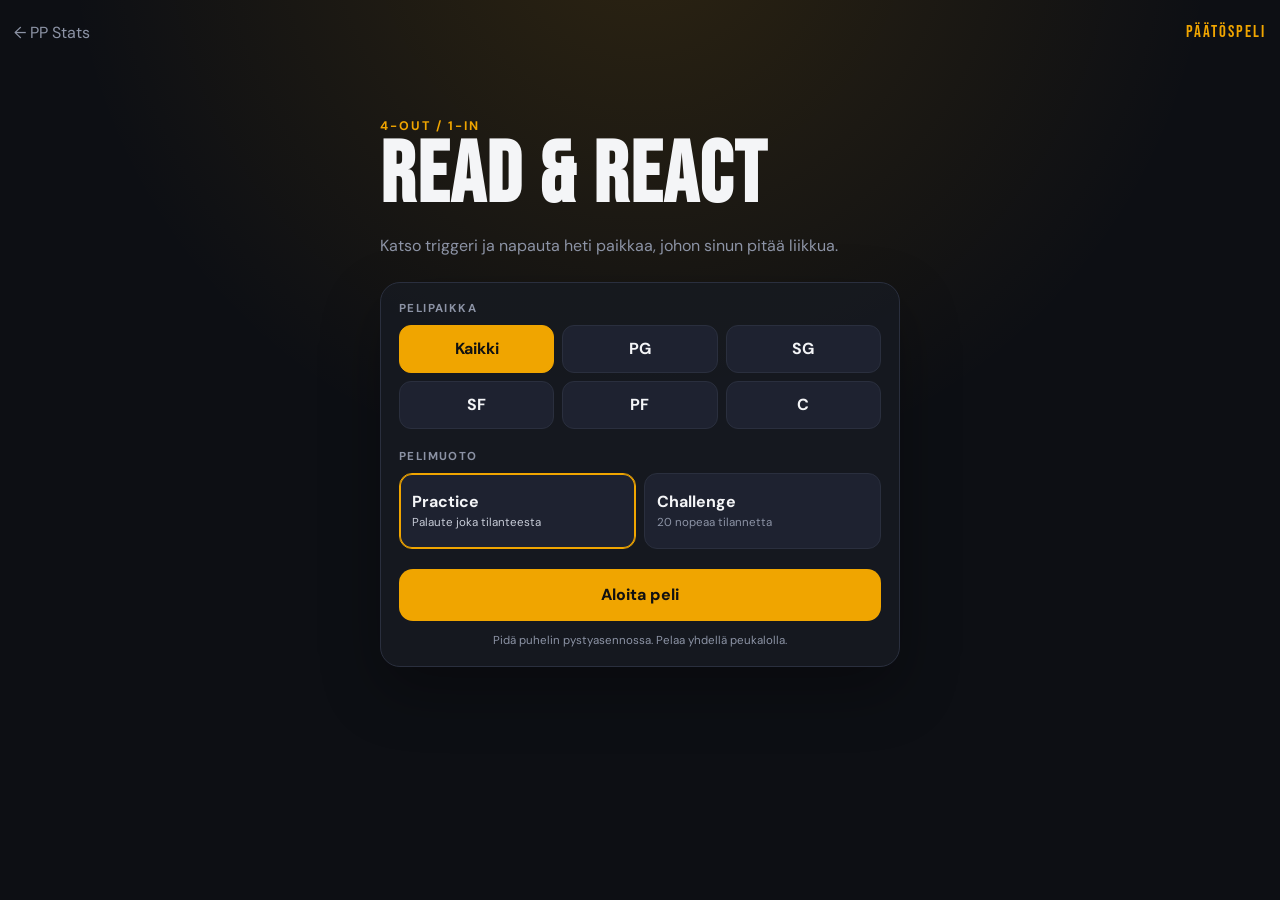
==== game/index.html @ c7371039 "Add mobile-first basketball decision game to preview" ====
<!doctype html>
<html lang="fi">
<head>
  <meta charset="utf-8">
  <meta name="viewport" content="width=device-width,initial-scale=1,viewport-fit=cover">
  <meta name="theme-color" content="#0d0f14">
  <title>Päätöspeli · PP Stats</title>
  <link rel="preconnect" href="https://fonts.googleapis.com">
  <link rel="preconnect" href="https://fonts.gstatic.com" crossorigin>
  <link href="https://fonts.googleapis.com/css2?family=Bebas+Neue&family=DM+Sans:wght@400;500;600;700&display=swap" rel="stylesheet">
  <link rel="stylesheet" href="css/styles.css">
</head>
<body>
  <main class="game-app">
    <section id="setupScreen" class="setup-screen">
      <header class="game-topbar">
        <a class="back-link" href="../" aria-label="Takaisin PP Statsiin">← PP Stats</a>
        <span class="mini-brand">PÄÄTÖSPELI</span>
      </header>

      <div class="setup-content">
        <p class="kicker">4-OUT / 1-IN</p>
        <h1>Read & React</h1>
        <p class="lead">Katso triggeri ja napauta heti paikkaa, johon sinun pitää liikkua.</p>

        <section class="setup-card">
          <div class="setup-group">
            <div class="setup-label">Pelipaikka</div>
            <div id="roleGrid" class="role-grid" role="group" aria-label="Valitse pelipaikka">
              <button class="choice active" data-role="random">Kaikki</button>
              <button class="choice" data-role="1">PG</button>
              <button class="choice" data-role="2">SG</button>
              <button class="choice" data-role="3">SF</button>
              <button class="choice" data-role="4">PF</button>
              <button class="choice" data-role="5">C</button>
            </div>
          </div>

          <div class="setup-group">
            <div class="setup-label">Pelimuoto</div>
            <div id="modeGrid" class="mode-grid" role="group" aria-label="Valitse pelimuoto">
              <button class="mode-choice active" data-mode="practice">
                <strong>Practice</strong>
                <span>Palaute joka tilanteesta</span>
              </button>
              <button class="mode-choice" data-mode="challenge">
                <strong>Challenge</strong>
                <span>20 nopeaa tilannetta</span>
              </button>
            </div>
          </div>

          <button id="startBtn" class="primary-btn">Aloita peli</button>
          <p class="thumb-tip">Pidä puhelin pystyasennossa. Pelaa yhdellä peukalolla.</p>
        </section>
      </div>
    </section>

    <section id="playScreen" class="play-screen hidden" aria-label="Pelikierros">
      <header class="play-topbar">
        <button id="exitBtn" class="icon-btn" aria-label="Lopeta peli">×</button>
        <div class="play-brand">
          <span>PP STATS</span>
          <strong id="roundLabel">Practice</strong>
        </div>
        <div class="role-badge" id="roleBadge">PG</div>
      </header>

      <div class="hud">
        <div><span>Pisteet</span><strong id="score">0</strong></div>
        <div><span>Streak</span><strong id="streak">0</strong></div>
        <div class="timer-cell"><span>Aika</span><strong id="timer">—</strong></div>
      </div>

      <section class="trigger-panel" aria-live="polite">
        <span id="triggerState" class="trigger-state">VALMISTAUDU</span>
        <strong id="triggerText">Katso lähtöasetelma.</strong>
      </section>

      <div class="court-shell">
        <div id="court" class="court" aria-label="Koripallokenttä">
          <div class="paint"></div>
          <div class="free-throw"></div>
          <div class="three-arc"></div>
          <div class="backboard"></div>
          <div class="hoop"></div>

          <svg class="movement-layer" viewBox="0 0 100 100" preserveAspectRatio="none" aria-hidden="true">
            <defs>
              <marker id="arrowHead" markerWidth="6" markerHeight="6" refX="5" refY="3" orient="auto">
                <path d="M0,0 L6,3 L0,6 Z"></path>
              </marker>
            </defs>
            <line id="answerArrow" x1="0" y1="0" x2="0" y2="0"></line>
          </svg>

          <div id="spotsLayer"></div>
          <div id="playersLayer"></div>
          <div id="ball" class="ball" aria-label="Pallo"></div>
        </div>
      </div>

      <div class="tap-prompt" id="tapPrompt">Katso ensin, sitten reagoi.</div>
    </section>

    <section id="resultsScreen" class="results-screen hidden">
      <header class="game-topbar">
        <button id="resultsBackBtn" class="back-link button-link">← Takaisin</button>
        <span class="mini-brand">CHALLENGE</span>
      </header>
      <div class="results-content">
        <p class="kicker">20 TILANNETTA</p>
        <h1>Tulos</h1>
        <div class="result-score" id="resultScore">0</div>
        <div class="result-grid">
          <div><span>Oikein</span><strong id="resultCorrect">0</strong></div>
          <div><span>Väärin</span><strong id="resultWrong">0</strong></div>
          <div><span>Accuracy</span><strong id="resultAccuracy">0%</strong></div>
          <div><span>Keski-aika</span><strong id="resultAvg">0.00 s</strong></div>
          <div><span>Paras streak</span><strong id="resultStreak">0</strong></div>
          <div><span>Ennätys</span><strong id="resultBest">0</strong></div>
        </div>
        <button id="replayBtn" class="primary-btn">Pelaa uudelleen</button>
        <a class="secondary-btn" href="../">Takaisin PP Statsiin</a>
      </div>
    </section>

    <div id="feedbackBackdrop" class="feedback-backdrop hidden"></div>
    <aside id="feedbackSheet" class="feedback-sheet hidden" aria-live="assertive">
      <div class="sheet-handle"></div>
      <div class="feedback-head">
        <div>
          <span id="feedbackEyebrow">OIKEIN</span>
          <strong id="feedbackTitle">+100</strong>
        </div>
        <div id="feedbackTime" class="feedback-time">0.82 s</div>
      </div>
      <p id="feedbackText"></p>
      <button id="nextBtn" class="primary-btn">Seuraava</button>
    </aside>
  </main>

  <script src="js/logic.js"></script>
  <script src="js/scenarios.js"></script>
  <script src="js/game.js"></script>
</body>
</html>
---- game/css/styles.css ----
:root{
  --bg:#0d0f14;--surface:#161920;--surface2:#1e2230;--accent:#f0a500;
  --win:#3ecf8e;--loss:#e05a2b;--text:#f4f5f7;--muted:#8c93a5;--border:#2a2f3e;
  --court:#d7a05b;--court-line:rgba(255,255,255,.92);--blue:#3268c8;
}
*{box-sizing:border-box}
html,body{margin:0;min-height:100%;background:var(--bg);color:var(--text);font-family:'DM Sans',sans-serif}
body{min-height:100dvh;overflow-x:hidden;-webkit-tap-highlight-color:transparent}
button,a{font:inherit;touch-action:manipulation}
button{cursor:pointer}
.hidden{display:none!important}
.game-app{min-height:100dvh;background:radial-gradient(circle at 50% -10%,rgba(240,165,0,.14),transparent 36rem),var(--bg)}
.game-topbar,.play-topbar{min-height:58px;padding:calc(10px + env(safe-area-inset-top)) 14px 10px;display:flex;align-items:center;justify-content:space-between;gap:12px}
.back-link,.button-link{color:var(--muted);text-decoration:none;background:none;border:0;padding:10px 0;min-height:44px;display:inline-flex;align-items:center}
.mini-brand{font-family:'Bebas Neue',sans-serif;color:var(--accent);letter-spacing:2px;font-size:1.05rem}
.setup-screen{min-height:100dvh}
.setup-content{width:min(100% - 28px,520px);margin:0 auto;padding:8vh 0 calc(28px + env(safe-area-inset-bottom))}
.kicker{margin:0 0 4px;color:var(--accent);font-size:.78rem;font-weight:700;letter-spacing:2px}
h1{font-family:'Bebas Neue',sans-serif;font-size:clamp(3.3rem,18vw,5.4rem);letter-spacing:2px;line-height:.9;margin:0}
.lead{color:var(--muted);line-height:1.5;margin:18px 0 24px;font-size:1rem;max-width:34rem}
.setup-card{background:rgba(22,25,32,.92);border:1px solid var(--border);border-radius:20px;padding:18px;box-shadow:0 24px 60px rgba(0,0,0,.3)}
.setup-group+.setup-group{margin-top:20px}.setup-label{font-size:.72rem;text-transform:uppercase;letter-spacing:1.4px;color:var(--muted);margin-bottom:9px;font-weight:700}
.role-grid{display:grid;grid-template-columns:repeat(3,1fr);gap:8px}
.choice{min-height:48px;border-radius:12px;border:1px solid var(--border);background:var(--surface2);color:var(--text);font-weight:700}
.choice.active{background:var(--accent);color:#111;border-color:var(--accent)}
.mode-grid{display:grid;grid-template-columns:1fr 1fr;gap:8px}
.mode-choice{min-height:76px;text-align:left;border-radius:13px;border:1px solid var(--border);background:var(--surface2);color:var(--text);padding:12px}
.mode-choice strong,.mode-choice span{display:block}.mode-choice span{font-size:.72rem;color:var(--muted);margin-top:4px;line-height:1.25}
.mode-choice.active{border-color:var(--accent);box-shadow:inset 0 0 0 1px var(--accent)}.mode-choice.active span{color:#c7ccd7}
.primary-btn,.secondary-btn{width:100%;min-height:52px;border-radius:14px;font-weight:800;display:flex;align-items:center;justify-content:center;text-decoration:none}
.primary-btn{border:0;background:var(--accent);color:#111;margin-top:20px}.secondary-btn{border:1px solid var(--border);background:var(--surface2);color:var(--text);margin-top:10px}
.thumb-tip{margin:12px 0 0;text-align:center;color:var(--muted);font-size:.72rem}

.play-screen{min-height:100dvh;display:flex;flex-direction:column;overflow:hidden;padding-bottom:env(safe-area-inset-bottom)}
.play-topbar{min-height:54px;padding-top:calc(6px + env(safe-area-inset-top));padding-bottom:6px}
.icon-btn{width:44px;height:44px;border:1px solid var(--border);border-radius:50%;background:var(--surface);color:var(--muted);font-size:1.5rem}
.play-brand{text-align:center}.play-brand span{display:block;color:var(--muted);font-size:.61rem;letter-spacing:1.4px}.play-brand strong{display:block;color:var(--accent);font-size:.82rem;margin-top:2px}
.role-badge{min-width:44px;height:44px;border-radius:50%;display:grid;place-items:center;background:var(--accent);color:#111;font-weight:900}
.hud{display:grid;grid-template-columns:repeat(3,1fr);gap:7px;padding:0 10px 8px}
.hud>div{background:var(--surface);border:1px solid var(--border);border-radius:12px;text-align:center;padding:7px 5px}
.hud span{display:block;color:var(--muted);font-size:.57rem;text-transform:uppercase;letter-spacing:.8px}
.hud strong{display:block;font-family:'Bebas Neue',sans-serif;font-size:1.42rem;letter-spacing:1px;margin-top:1px}.timer-cell strong{color:var(--accent)}
.trigger-panel{margin:0 10px 8px;padding:10px 13px;min-height:59px;background:var(--surface);border:1px solid var(--border);border-radius:13px;display:flex;flex-direction:column;justify-content:center}
.trigger-state{font-size:.58rem;letter-spacing:1.2px;color:var(--muted);font-weight:800;margin-bottom:3px}.trigger-state.live{color:var(--accent)}
.trigger-panel strong{font-size:.87rem;line-height:1.25}
.court-shell{flex:1;min-height:0;display:flex;align-items:flex-start;justify-content:center;padding:0 6px}
.court{position:relative;width:min(100%,520px);aspect-ratio:1/1.04;overflow:hidden;border-radius:16px;background:repeating-linear-gradient(90deg,rgba(255,255,255,.025) 0 1px,transparent 1px 48px),linear-gradient(180deg,#dda762,var(--court));box-shadow:0 14px 35px rgba(0,0,0,.27);border:2px solid rgba(255,255,255,.28)}
.paint{position:absolute;top:0;left:34%;width:32%;height:38%;border:2px solid var(--court-line);border-top:0}
.free-throw{position:absolute;top:29%;left:39%;width:22%;height:17%;border:2px solid var(--court-line);border-radius:50%}
.three-arc{position:absolute;top:-7%;left:8%;width:84%;height:70%;border:2px solid var(--court-line);border-top-color:transparent;border-radius:0 0 50% 50%}
.backboard{position:absolute;top:4.5%;left:43%;width:14%;height:3px;background:var(--court-line)}.hoop{position:absolute;top:9%;left:50%;width:18px;height:18px;border:3px solid #d64a2d;border-radius:50%;transform:translate(-50%,-50%)}
.player{position:absolute;z-index:6;width:42px;height:42px;transform:translate(-50%,-50%);border-radius:50%;border:2px solid rgba(255,255,255,.9);background:var(--blue);color:#fff;display:grid;place-items:center;font-size:.92rem;font-weight:900;box-shadow:0 6px 14px rgba(0,0,0,.28);pointer-events:none;transition:left .36s ease,top .36s ease}
.player.controlled{background:var(--accent);color:#111;outline:5px solid rgba(240,165,0,.26);pointer-events:auto}
.player small{position:absolute;top:43px;font-size:.52rem;letter-spacing:.7px;color:#151922;background:rgba(255,255,255,.62);padding:1px 4px;border-radius:4px;white-space:nowrap}
.player.controlled small{background:#141414;color:var(--accent)}
.ball{position:absolute;z-index:9;width:19px;height:19px;transform:translate(-50%,-50%);border-radius:50%;background:radial-gradient(circle at 33% 30%,#f5a04b 0 28%,#c45d16 29% 100%);border:2px solid #4a250a;box-shadow:0 3px 8px rgba(0,0,0,.34);transition:left .43s cubic-bezier(.2,.8,.2,1),top .43s cubic-bezier(.2,.8,.2,1)}
.spot{position:absolute;z-index:4;width:clamp(46px,13vw,56px);height:clamp(46px,13vw,56px);min-width:44px;min-height:44px;transform:translate(-50%,-50%);border-radius:50%;border:2px dashed rgba(20,25,34,.3);background:rgba(255,255,255,.055);opacity:.38;padding:0;transition:transform .12s ease,background .12s ease,opacity .12s ease}
.spot::after{content:attr(data-label);position:absolute;left:50%;top:100%;transform:translate(-50%,2px);font-size:.42rem;line-height:1;color:rgba(16,20,28,.65);font-weight:900;white-space:nowrap;letter-spacing:.2px;pointer-events:none}
.spot.active{opacity:1;border-color:rgba(13,15,20,.55);background:rgba(255,255,255,.13)}.spot.active:active{transform:translate(-50%,-50%) scale(.91)}
.spot.correct{opacity:1;background:rgba(62,207,142,.68);border:3px solid #126b47}.spot.wrong{opacity:1;background:rgba(224,90,43,.72);border:3px solid #852f16}
.movement-layer{position:absolute;inset:0;z-index:5;width:100%;height:100%;pointer-events:none}.movement-layer marker path{fill:var(--win)}#answerArrow{stroke:var(--win);stroke-width:1.5;stroke-dasharray:2 1.4;marker-end:url(#arrowHead);opacity:0}#answerArrow.visible{opacity:1}
.tap-prompt{min-height:42px;display:flex;align-items:center;justify-content:center;padding:7px 14px calc(7px + env(safe-area-inset-bottom));color:var(--muted);font-size:.78rem;text-align:center}

.feedback-backdrop{position:fixed;inset:0;background:rgba(0,0,0,.38);z-index:20}
.feedback-sheet{position:fixed;z-index:21;left:0;right:0;bottom:0;background:#171b24;border:1px solid var(--border);border-bottom:0;border-radius:22px 22px 0 0;padding:8px 18px calc(16px + env(safe-area-inset-bottom));box-shadow:0 -20px 60px rgba(0,0,0,.45);max-width:560px;margin:0 auto}
.sheet-handle{width:42px;height:4px;border-radius:999px;background:#3a4050;margin:0 auto 13px}
.feedback-head{display:flex;align-items:center;justify-content:space-between;gap:14px}.feedback-head span{display:block;font-size:.65rem;font-weight:900;letter-spacing:1.5px;color:var(--win)}.feedback-head strong{display:block;font-family:'Bebas Neue',sans-serif;font-size:2rem;letter-spacing:1px}.feedback-time{font-family:'Bebas Neue',sans-serif;font-size:1.35rem;color:var(--muted)}
.feedback-sheet.wrong .feedback-head span{color:var(--loss)}.feedback-sheet p{color:#c0c6d2;font-size:.86rem;line-height:1.45;margin:8px 0 0}.feedback-sheet .primary-btn{margin-top:13px}

.results-screen{min-height:100dvh}.results-content{width:min(100% - 28px,520px);margin:0 auto;padding:5vh 0 calc(30px + env(safe-area-inset-bottom))}.result-score{font-family:'Bebas Neue',sans-serif;color:var(--accent);font-size:5.5rem;line-height:1;margin:8px 0 20px}.result-grid{display:grid;grid-template-columns:1fr 1fr;gap:9px}.result-grid>div{background:var(--surface);border:1px solid var(--border);border-radius:14px;padding:13px}.result-grid span{display:block;color:var(--muted);font-size:.61rem;text-transform:uppercase;letter-spacing:.8px}.result-grid strong{display:block;font-size:1.25rem;margin-top:3px}

@media(min-width:700px){
  .setup-content{padding-top:6vh}.court-shell{padding:0 16px}.court{max-height:620px}.play-screen{max-width:620px;margin:0 auto;border-left:1px solid var(--border);border-right:1px solid var(--border)}
}
@media(max-height:690px){
  .play-topbar{min-height:48px}.icon-btn,.role-badge{width:40px;height:40px;min-width:40px}.hud{padding-bottom:5px}.hud>div{padding:4px}.trigger-panel{min-height:50px;padding:7px 11px;margin-bottom:5px}.tap-prompt{min-height:32px;padding-top:4px;padding-bottom:calc(4px + env(safe-area-inset-bottom))}
}
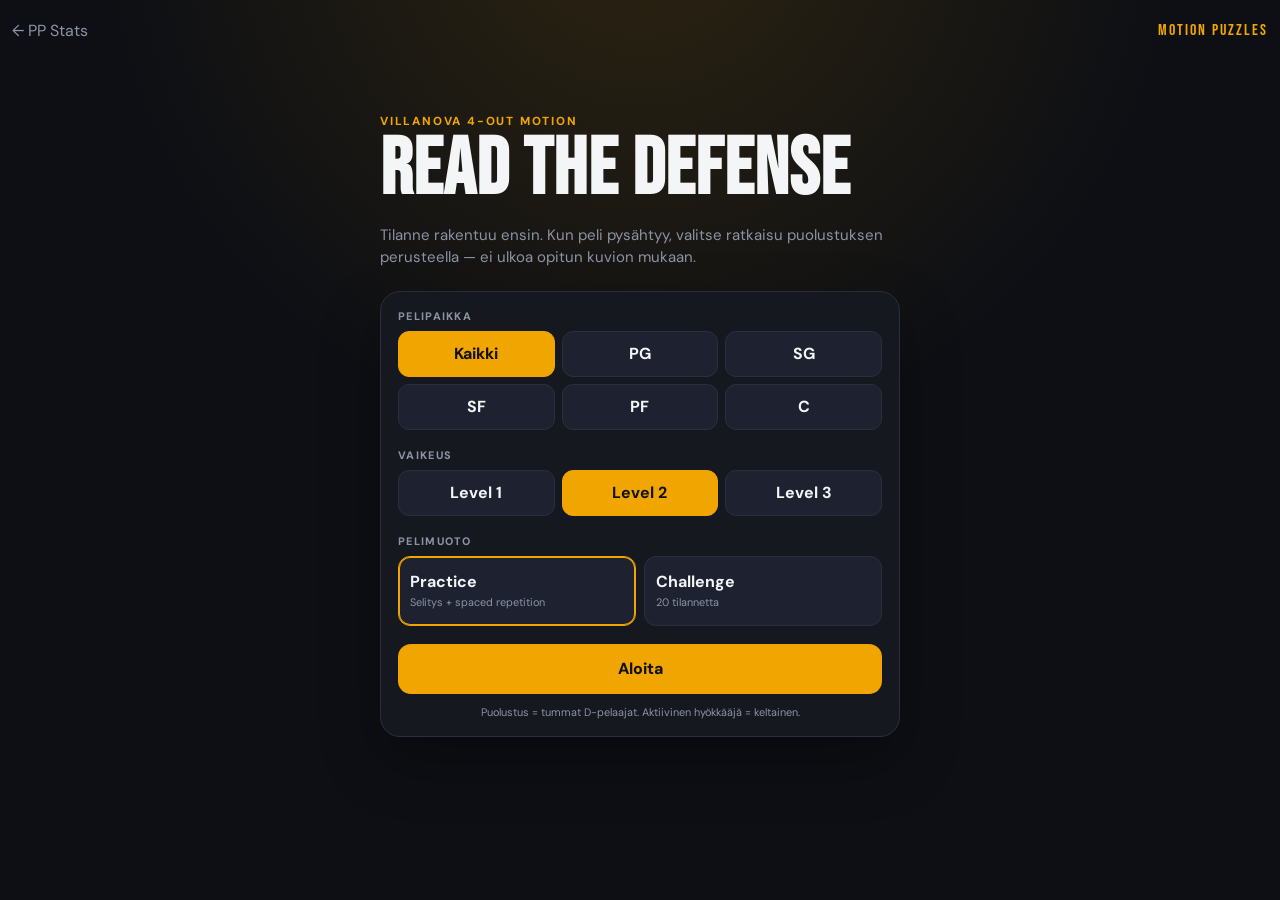
==== commit 93bd47d7: "Rebuild decision game around Villanova rule engine" ====
--- a/game/index.html
+++ b/game/index.html
@@ -4,7 +4,7 @@
   <meta charset="utf-8">
   <meta name="viewport" content="width=device-width,initial-scale=1,viewport-fit=cover">
   <meta name="theme-color" content="#0d0f14">
-  <title>Päätöspeli · PP Stats</title>
+  <title>Villanova Motion · PP Stats</title>
   <link rel="preconnect" href="https://fonts.googleapis.com">
   <link rel="preconnect" href="https://fonts.gstatic.com" crossorigin>
   <link href="https://fonts.googleapis.com/css2?family=Bebas+Neue&family=DM+Sans:wght@400;500;600;700&display=swap" rel="stylesheet">
@@ -14,19 +14,19 @@
   <main class="game-app">
     <section id="setupScreen" class="setup-screen">
       <header class="game-topbar">
-        <a class="back-link" href="../" aria-label="Takaisin PP Statsiin">← PP Stats</a>
-        <span class="mini-brand">PÄÄTÖSPELI</span>
+        <a class="back-link" href="../">← PP Stats</a>
+        <span class="mini-brand">MOTION PUZZLES</span>
       </header>
 
       <div class="setup-content">
-        <p class="kicker">4-OUT / 1-IN</p>
-        <h1>Read & React</h1>
-        <p class="lead">Katso triggeri ja napauta heti paikkaa, johon sinun pitää liikkua.</p>
+        <p class="kicker">VILLANOVA 4-OUT MOTION</p>
+        <h1>Read the Defense</h1>
+        <p class="lead">Tilanne rakentuu ensin. Kun peli pysähtyy, valitse ratkaisu puolustuksen perusteella — ei ulkoa opitun kuvion mukaan.</p>
 
         <section class="setup-card">
           <div class="setup-group">
             <div class="setup-label">Pelipaikka</div>
-            <div id="roleGrid" class="role-grid" role="group" aria-label="Valitse pelipaikka">
+            <div class="role-grid" role="group" aria-label="Pelipaikka">
               <button class="choice active" data-role="random">Kaikki</button>
               <button class="choice" data-role="1">PG</button>
               <button class="choice" data-role="2">SG</button>
@@ -37,32 +37,32 @@
           </div>
 
           <div class="setup-group">
-            <div class="setup-label">Pelimuoto</div>
-            <div id="modeGrid" class="mode-grid" role="group" aria-label="Valitse pelimuoto">
-              <button class="mode-choice active" data-mode="practice">
-                <strong>Practice</strong>
-                <span>Palaute joka tilanteesta</span>
-              </button>
-              <button class="mode-choice" data-mode="challenge">
-                <strong>Challenge</strong>
-                <span>20 nopeaa tilannetta</span>
-              </button>
+            <div class="setup-label">Vaikeus</div>
+            <div class="level-grid" role="group" aria-label="Vaikeustaso">
+              <button class="choice" data-level="1">Level 1</button>
+              <button class="choice active" data-level="2">Level 2</button>
+              <button class="choice" data-level="3">Level 3</button>
             </div>
           </div>
 
-          <button id="startBtn" class="primary-btn">Aloita peli</button>
-          <p class="thumb-tip">Pidä puhelin pystyasennossa. Pelaa yhdellä peukalolla.</p>
+          <div class="setup-group">
+            <div class="setup-label">Pelimuoto</div>
+            <div class="mode-grid">
+              <button class="mode-choice active" data-mode="practice"><strong>Practice</strong><span>Selitys + spaced repetition</span></button>
+              <button class="mode-choice" data-mode="challenge"><strong>Challenge</strong><span>20 tilannetta</span></button>
+            </div>
+          </div>
+
+          <button id="startBtn" class="primary-btn">Aloita</button>
+          <p class="thumb-tip">Puolustus = tummat D-pelaajat. Aktiivinen hyökkääjä = keltainen.</p>
         </section>
       </div>
     </section>
 
-    <section id="playScreen" class="play-screen hidden" aria-label="Pelikierros">
+    <section id="playScreen" class="play-screen hidden">
       <header class="play-topbar">
-        <button id="exitBtn" class="icon-btn" aria-label="Lopeta peli">×</button>
-        <div class="play-brand">
-          <span>PP STATS</span>
-          <strong id="roundLabel">Practice</strong>
-        </div>
+        <button id="exitBtn" class="icon-btn" aria-label="Lopeta">×</button>
+        <div class="play-brand"><span id="categoryLabel">PASS & CUT</span><strong id="roundLabel">Practice · 1</strong></div>
         <div class="role-badge" id="roleBadge">PG</div>
       </header>
 
@@ -73,34 +73,32 @@
       </div>
 
       <section class="trigger-panel" aria-live="polite">
-        <span id="triggerState" class="trigger-state">VALMISTAUDU</span>
-        <strong id="triggerText">Katso lähtöasetelma.</strong>
+        <div class="trigger-row"><span id="triggerState" class="trigger-state">TILANNE</span><span id="eventCounter" class="event-counter"></span></div>
+        <strong id="triggerText">Katso mitä tapahtuu.</strong>
+        <small id="decisionHint"></small>
       </section>
 
       <div class="court-shell">
         <div id="court" class="court" aria-label="Koripallokenttä">
-          <div class="paint"></div>
-          <div class="free-throw"></div>
-          <div class="three-arc"></div>
-          <div class="backboard"></div>
-          <div class="hoop"></div>
-
+          <div class="paint"></div><div class="free-throw"></div><div class="three-arc"></div><div class="backboard"></div><div class="hoop"></div>
           <svg class="movement-layer" viewBox="0 0 100 100" preserveAspectRatio="none" aria-hidden="true">
-            <defs>
-              <marker id="arrowHead" markerWidth="6" markerHeight="6" refX="5" refY="3" orient="auto">
-                <path d="M0,0 L6,3 L0,6 Z"></path>
-              </marker>
-            </defs>
+            <defs><marker id="arrowHead" markerWidth="6" markerHeight="6" refX="5" refY="3" orient="auto"><path d="M0,0 L6,3 L0,6 Z"></path></marker></defs>
             <line id="answerArrow" x1="0" y1="0" x2="0" y2="0"></line>
           </svg>
-
           <div id="spotsLayer"></div>
+          <div id="defenseLayer"></div>
           <div id="playersLayer"></div>
-          <div id="ball" class="ball" aria-label="Pallo"></div>
+          <div id="ball" class="ball"></div>
         </div>
       </div>
 
-      <div class="tap-prompt" id="tapPrompt">Katso ensin, sitten reagoi.</div>
+      <section id="decisionDock" class="decision-dock">
+        <div class="decision-dock-head">
+          <strong id="actionPrompt">Seuraa tapahtumia…</strong>
+          <span id="defensePrompt"></span>
+        </div>
+        <div id="actionChoices" class="action-choices"></div>
+      </section>
     </section>
 
     <section id="resultsScreen" class="results-screen hidden">
@@ -109,16 +107,14 @@
         <span class="mini-brand">CHALLENGE</span>
       </header>
       <div class="results-content">
-        <p class="kicker">20 TILANNETTA</p>
-        <h1>Tulos</h1>
-        <div class="result-score" id="resultScore">0</div>
+        <p class="kicker">20 TILANNETTA</p><h1>Tulos</h1><div class="result-score" id="resultScore">0</div>
         <div class="result-grid">
-          <div><span>Oikein</span><strong id="resultCorrect">0</strong></div>
-          <div><span>Väärin</span><strong id="resultWrong">0</strong></div>
-          <div><span>Accuracy</span><strong id="resultAccuracy">0%</strong></div>
+          <div><span>Best</span><strong id="resultBestReads">0</strong></div>
+          <div><span>Good</span><strong id="resultGood">0</strong></div>
+          <div><span>Acceptable</span><strong id="resultAcceptable">0</strong></div>
+          <div><span>Poor / wrong</span><strong id="resultMisses">0</strong></div>
           <div><span>Keski-aika</span><strong id="resultAvg">0.00 s</strong></div>
           <div><span>Paras streak</span><strong id="resultStreak">0</strong></div>
-          <div><span>Ennätys</span><strong id="resultBest">0</strong></div>
         </div>
         <button id="replayBtn" class="primary-btn">Pelaa uudelleen</button>
         <a class="secondary-btn" href="../">Takaisin PP Statsiin</a>
@@ -129,19 +125,20 @@
     <aside id="feedbackSheet" class="feedback-sheet hidden" aria-live="assertive">
       <div class="sheet-handle"></div>
       <div class="feedback-head">
-        <div>
-          <span id="feedbackEyebrow">OIKEIN</span>
-          <strong id="feedbackTitle">+100</strong>
-        </div>
+        <div><span id="feedbackEyebrow">BEST</span><strong id="feedbackTitle">+100</strong></div>
         <div id="feedbackTime" class="feedback-time">0.82 s</div>
       </div>
+      <p id="selectedActionText" class="selected-action"></p>
       <p id="feedbackText"></p>
+      <div id="bestReadBox" class="best-read-box"></div>
       <button id="nextBtn" class="primary-btn">Seuraava</button>
     </aside>
   </main>
 
   <script src="js/logic.js"></script>
-  <script src="js/scenarios.js"></script>
+  <script src="js/rules.js"></script>
+  <script src="js/templates.js"></script>
+  <script src="js/generator.js"></script>
   <script src="js/game.js"></script>
 </body>
 </html>
--- a/game/css/styles.css
+++ b/game/css/styles.css
@@ -1,77 +1,37 @@
 :root{
-  --bg:#0d0f14;--surface:#161920;--surface2:#1e2230;--accent:#f0a500;
-  --win:#3ecf8e;--loss:#e05a2b;--text:#f4f5f7;--muted:#8c93a5;--border:#2a2f3e;
-  --court:#d7a05b;--court-line:rgba(255,255,255,.92);--blue:#3268c8;
+  --bg:#0d0f14;--surface:#161920;--surface2:#1e2230;--accent:#f0a500;--win:#3ecf8e;--good:#67d8c4;
+  --acceptable:#f0b84c;--loss:#e05a2b;--text:#f4f5f7;--muted:#8c93a5;--border:#2a2f3e;--court:#d7a05b;
+  --court-line:rgba(255,255,255,.92);--offense:#3268c8;--defense:#4b1d27;
 }
-*{box-sizing:border-box}
-html,body{margin:0;min-height:100%;background:var(--bg);color:var(--text);font-family:'DM Sans',sans-serif}
-body{min-height:100dvh;overflow-x:hidden;-webkit-tap-highlight-color:transparent}
-button,a{font:inherit;touch-action:manipulation}
-button{cursor:pointer}
-.hidden{display:none!important}
-.game-app{min-height:100dvh;background:radial-gradient(circle at 50% -10%,rgba(240,165,0,.14),transparent 36rem),var(--bg)}
-.game-topbar,.play-topbar{min-height:58px;padding:calc(10px + env(safe-area-inset-top)) 14px 10px;display:flex;align-items:center;justify-content:space-between;gap:12px}
-.back-link,.button-link{color:var(--muted);text-decoration:none;background:none;border:0;padding:10px 0;min-height:44px;display:inline-flex;align-items:center}
-.mini-brand{font-family:'Bebas Neue',sans-serif;color:var(--accent);letter-spacing:2px;font-size:1.05rem}
-.setup-screen{min-height:100dvh}
-.setup-content{width:min(100% - 28px,520px);margin:0 auto;padding:8vh 0 calc(28px + env(safe-area-inset-bottom))}
-.kicker{margin:0 0 4px;color:var(--accent);font-size:.78rem;font-weight:700;letter-spacing:2px}
-h1{font-family:'Bebas Neue',sans-serif;font-size:clamp(3.3rem,18vw,5.4rem);letter-spacing:2px;line-height:.9;margin:0}
-.lead{color:var(--muted);line-height:1.5;margin:18px 0 24px;font-size:1rem;max-width:34rem}
-.setup-card{background:rgba(22,25,32,.92);border:1px solid var(--border);border-radius:20px;padding:18px;box-shadow:0 24px 60px rgba(0,0,0,.3)}
-.setup-group+.setup-group{margin-top:20px}.setup-label{font-size:.72rem;text-transform:uppercase;letter-spacing:1.4px;color:var(--muted);margin-bottom:9px;font-weight:700}
-.role-grid{display:grid;grid-template-columns:repeat(3,1fr);gap:8px}
-.choice{min-height:48px;border-radius:12px;border:1px solid var(--border);background:var(--surface2);color:var(--text);font-weight:700}
-.choice.active{background:var(--accent);color:#111;border-color:var(--accent)}
-.mode-grid{display:grid;grid-template-columns:1fr 1fr;gap:8px}
-.mode-choice{min-height:76px;text-align:left;border-radius:13px;border:1px solid var(--border);background:var(--surface2);color:var(--text);padding:12px}
-.mode-choice strong,.mode-choice span{display:block}.mode-choice span{font-size:.72rem;color:var(--muted);margin-top:4px;line-height:1.25}
-.mode-choice.active{border-color:var(--accent);box-shadow:inset 0 0 0 1px var(--accent)}.mode-choice.active span{color:#c7ccd7}
-.primary-btn,.secondary-btn{width:100%;min-height:52px;border-radius:14px;font-weight:800;display:flex;align-items:center;justify-content:center;text-decoration:none}
-.primary-btn{border:0;background:var(--accent);color:#111;margin-top:20px}.secondary-btn{border:1px solid var(--border);background:var(--surface2);color:var(--text);margin-top:10px}
-.thumb-tip{margin:12px 0 0;text-align:center;color:var(--muted);font-size:.72rem}
+*{box-sizing:border-box}html,body{margin:0;min-height:100%;background:var(--bg);color:var(--text);font-family:'DM Sans',sans-serif}
+body{min-height:100dvh;overflow-x:hidden;-webkit-tap-highlight-color:transparent}button,a{font:inherit;touch-action:manipulation}button{cursor:pointer}.hidden{display:none!important}
+.game-app{min-height:100dvh;background:radial-gradient(circle at 50% -10%,rgba(240,165,0,.14),transparent 34rem),var(--bg)}
+.game-topbar,.play-topbar{min-height:56px;padding:calc(8px + env(safe-area-inset-top)) 12px 7px;display:flex;align-items:center;justify-content:space-between;gap:10px}
+.back-link,.button-link{color:var(--muted);text-decoration:none;background:none;border:0;padding:8px 0;min-height:44px;display:inline-flex;align-items:center}.mini-brand{font-family:'Bebas Neue',sans-serif;color:var(--accent);letter-spacing:2px}
+.setup-content{width:min(100% - 28px,520px);margin:0 auto;padding:6vh 0 calc(28px + env(safe-area-inset-bottom))}.kicker{margin:0 0 5px;color:var(--accent);font-size:.73rem;font-weight:800;letter-spacing:1.8px}
+h1{font-family:'Bebas Neue',sans-serif;font-size:clamp(3rem,16vw,5rem);letter-spacing:1px;line-height:.92;margin:0}.lead{color:var(--muted);line-height:1.5;margin:16px 0 22px;font-size:.94rem}
+.setup-card{background:rgba(22,25,32,.94);border:1px solid var(--border);border-radius:20px;padding:17px;box-shadow:0 24px 60px rgba(0,0,0,.3)}.setup-group+.setup-group{margin-top:18px}
+.setup-label{font-size:.68rem;text-transform:uppercase;letter-spacing:1.3px;color:var(--muted);margin-bottom:8px;font-weight:800}.role-grid{display:grid;grid-template-columns:repeat(3,1fr);gap:7px}.level-grid{display:grid;grid-template-columns:repeat(3,1fr);gap:7px}
+.choice{min-height:46px;border-radius:11px;border:1px solid var(--border);background:var(--surface2);color:var(--text);font-weight:700}.choice.active{background:var(--accent);color:#111;border-color:var(--accent)}
+.mode-grid{display:grid;grid-template-columns:1fr 1fr;gap:8px}.mode-choice{min-height:70px;text-align:left;border-radius:12px;border:1px solid var(--border);background:var(--surface2);color:var(--text);padding:11px}.mode-choice strong,.mode-choice span{display:block}.mode-choice span{font-size:.68rem;color:var(--muted);margin-top:4px;line-height:1.25}.mode-choice.active{border-color:var(--accent);box-shadow:inset 0 0 0 1px var(--accent)}
+.primary-btn,.secondary-btn{width:100%;min-height:50px;border-radius:13px;font-weight:800;display:flex;align-items:center;justify-content:center;text-decoration:none}.primary-btn{border:0;background:var(--accent);color:#111;margin-top:18px}.secondary-btn{border:1px solid var(--border);background:var(--surface2);color:var(--text);margin-top:9px}.thumb-tip{margin:11px 0 0;text-align:center;color:var(--muted);font-size:.68rem}
 
-.play-screen{min-height:100dvh;display:flex;flex-direction:column;overflow:hidden;padding-bottom:env(safe-area-inset-bottom)}
-.play-topbar{min-height:54px;padding-top:calc(6px + env(safe-area-inset-top));padding-bottom:6px}
-.icon-btn{width:44px;height:44px;border:1px solid var(--border);border-radius:50%;background:var(--surface);color:var(--muted);font-size:1.5rem}
-.play-brand{text-align:center}.play-brand span{display:block;color:var(--muted);font-size:.61rem;letter-spacing:1.4px}.play-brand strong{display:block;color:var(--accent);font-size:.82rem;margin-top:2px}
-.role-badge{min-width:44px;height:44px;border-radius:50%;display:grid;place-items:center;background:var(--accent);color:#111;font-weight:900}
-.hud{display:grid;grid-template-columns:repeat(3,1fr);gap:7px;padding:0 10px 8px}
-.hud>div{background:var(--surface);border:1px solid var(--border);border-radius:12px;text-align:center;padding:7px 5px}
-.hud span{display:block;color:var(--muted);font-size:.57rem;text-transform:uppercase;letter-spacing:.8px}
-.hud strong{display:block;font-family:'Bebas Neue',sans-serif;font-size:1.42rem;letter-spacing:1px;margin-top:1px}.timer-cell strong{color:var(--accent)}
-.trigger-panel{margin:0 10px 8px;padding:10px 13px;min-height:59px;background:var(--surface);border:1px solid var(--border);border-radius:13px;display:flex;flex-direction:column;justify-content:center}
-.trigger-state{font-size:.58rem;letter-spacing:1.2px;color:var(--muted);font-weight:800;margin-bottom:3px}.trigger-state.live{color:var(--accent)}
-.trigger-panel strong{font-size:.87rem;line-height:1.25}
-.court-shell{flex:1;min-height:0;display:flex;align-items:flex-start;justify-content:center;padding:0 6px}
-.court{position:relative;width:min(100%,520px);aspect-ratio:1/1.04;overflow:hidden;border-radius:16px;background:repeating-linear-gradient(90deg,rgba(255,255,255,.025) 0 1px,transparent 1px 48px),linear-gradient(180deg,#dda762,var(--court));box-shadow:0 14px 35px rgba(0,0,0,.27);border:2px solid rgba(255,255,255,.28)}
-.paint{position:absolute;top:0;left:34%;width:32%;height:38%;border:2px solid var(--court-line);border-top:0}
-.free-throw{position:absolute;top:29%;left:39%;width:22%;height:17%;border:2px solid var(--court-line);border-radius:50%}
-.three-arc{position:absolute;top:-7%;left:8%;width:84%;height:70%;border:2px solid var(--court-line);border-top-color:transparent;border-radius:0 0 50% 50%}
-.backboard{position:absolute;top:4.5%;left:43%;width:14%;height:3px;background:var(--court-line)}.hoop{position:absolute;top:9%;left:50%;width:18px;height:18px;border:3px solid #d64a2d;border-radius:50%;transform:translate(-50%,-50%)}
-.player{position:absolute;z-index:6;width:42px;height:42px;transform:translate(-50%,-50%);border-radius:50%;border:2px solid rgba(255,255,255,.9);background:var(--blue);color:#fff;display:grid;place-items:center;font-size:.92rem;font-weight:900;box-shadow:0 6px 14px rgba(0,0,0,.28);pointer-events:none;transition:left .36s ease,top .36s ease}
-.player.controlled{background:var(--accent);color:#111;outline:5px solid rgba(240,165,0,.26);pointer-events:auto}
-.player small{position:absolute;top:43px;font-size:.52rem;letter-spacing:.7px;color:#151922;background:rgba(255,255,255,.62);padding:1px 4px;border-radius:4px;white-space:nowrap}
-.player.controlled small{background:#141414;color:var(--accent)}
-.ball{position:absolute;z-index:9;width:19px;height:19px;transform:translate(-50%,-50%);border-radius:50%;background:radial-gradient(circle at 33% 30%,#f5a04b 0 28%,#c45d16 29% 100%);border:2px solid #4a250a;box-shadow:0 3px 8px rgba(0,0,0,.34);transition:left .43s cubic-bezier(.2,.8,.2,1),top .43s cubic-bezier(.2,.8,.2,1)}
-.spot{position:absolute;z-index:4;width:clamp(46px,13vw,56px);height:clamp(46px,13vw,56px);min-width:44px;min-height:44px;transform:translate(-50%,-50%);border-radius:50%;border:2px dashed rgba(20,25,34,.3);background:rgba(255,255,255,.055);opacity:.38;padding:0;transition:transform .12s ease,background .12s ease,opacity .12s ease}
-.spot::after{content:attr(data-label);position:absolute;left:50%;top:100%;transform:translate(-50%,2px);font-size:.42rem;line-height:1;color:rgba(16,20,28,.65);font-weight:900;white-space:nowrap;letter-spacing:.2px;pointer-events:none}
-.spot.active{opacity:1;border-color:rgba(13,15,20,.55);background:rgba(255,255,255,.13)}.spot.active:active{transform:translate(-50%,-50%) scale(.91)}
-.spot.correct{opacity:1;background:rgba(62,207,142,.68);border:3px solid #126b47}.spot.wrong{opacity:1;background:rgba(224,90,43,.72);border:3px solid #852f16}
+.play-screen{min-height:100dvh;display:flex;flex-direction:column;overflow:hidden;padding-bottom:env(safe-area-inset-bottom)}.icon-btn{width:42px;height:42px;border:1px solid var(--border);border-radius:50%;background:var(--surface);color:var(--muted);font-size:1.45rem}.play-brand{text-align:center}.play-brand span{display:block;color:var(--accent);font-size:.59rem;letter-spacing:1.1px;font-weight:800}.play-brand strong{display:block;color:var(--text);font-size:.76rem;margin-top:2px}
+.role-badge{min-width:42px;height:42px;border-radius:50%;display:grid;place-items:center;background:var(--accent);color:#111;font-weight:900}.hud{display:grid;grid-template-columns:repeat(3,1fr);gap:6px;padding:0 9px 6px}.hud>div{background:var(--surface);border:1px solid var(--border);border-radius:11px;text-align:center;padding:5px}.hud span{display:block;color:var(--muted);font-size:.53rem;text-transform:uppercase;letter-spacing:.8px}.hud strong{display:block;font-family:'Bebas Neue',sans-serif;font-size:1.3rem;letter-spacing:1px}.timer-cell strong{color:var(--accent)}
+.trigger-panel{margin:0 9px 6px;padding:8px 11px;min-height:63px;background:var(--surface);border:1px solid var(--border);border-radius:12px;display:flex;flex-direction:column;justify-content:center}.trigger-row{display:flex;justify-content:space-between;gap:8px}.trigger-state,.event-counter{font-size:.54rem;letter-spacing:1.1px;color:var(--muted);font-weight:900}.trigger-state.live{color:var(--accent)}.trigger-panel strong{font-size:.82rem;line-height:1.22;margin-top:2px}.trigger-panel small{color:var(--muted);font-size:.65rem;margin-top:3px}
+.court-shell{flex:1;min-height:0;display:flex;align-items:flex-start;justify-content:center;padding:0 5px}.court{position:relative;width:min(100%,520px);aspect-ratio:1/1.04;overflow:hidden;border-radius:15px;background:repeating-linear-gradient(90deg,rgba(255,255,255,.025) 0 1px,transparent 1px 48px),linear-gradient(180deg,#dda762,var(--court));box-shadow:0 14px 35px rgba(0,0,0,.27);border:2px solid rgba(255,255,255,.28)}
+.paint{position:absolute;top:0;left:34%;width:32%;height:38%;border:2px solid var(--court-line);border-top:0}.free-throw{position:absolute;top:29%;left:39%;width:22%;height:17%;border:2px solid var(--court-line);border-radius:50%}.three-arc{position:absolute;top:-7%;left:8%;width:84%;height:70%;border:2px solid var(--court-line);border-top-color:transparent;border-radius:0 0 50% 50%}.backboard{position:absolute;top:4.5%;left:43%;width:14%;height:3px;background:var(--court-line)}.hoop{position:absolute;top:9%;left:50%;width:18px;height:18px;border:3px solid #d64a2d;border-radius:50%;transform:translate(-50%,-50%)}
+.player,.defender{position:absolute;transform:translate(-50%,-50%);border-radius:50%;display:grid;place-items:center;font-weight:900;transition:left .38s ease,top .38s ease,transform .16s ease}.player{z-index:7;width:40px;height:40px;border:2px solid rgba(255,255,255,.9);background:var(--offense);color:#fff;box-shadow:0 5px 13px rgba(0,0,0,.3)}.player.decision{background:var(--accent);color:#111;outline:5px solid rgba(240,165,0,.25)}.player.ballhandler{box-shadow:0 0 0 3px rgba(255,255,255,.7),0 6px 14px rgba(0,0,0,.32)}.player.active-target{pointer-events:auto;outline:4px solid rgba(62,207,142,.36)}
+.player small,.defender small{position:absolute;top:41px;font-size:.47rem;letter-spacing:.45px;padding:1px 4px;border-radius:4px;white-space:nowrap}.player small{color:#111;background:rgba(255,255,255,.7)}.player.decision small{background:#151515;color:var(--accent)}
+.defender{z-index:6;width:34px;height:34px;border:2px solid rgba(255,180,180,.8);background:var(--defense);color:#ffd6d6;font-size:.7rem;box-shadow:0 4px 10px rgba(0,0,0,.28);pointer-events:none}.defender small{top:34px;color:#691f2f;background:rgba(255,238,238,.82);font-weight:900}.defender.read{outline:4px solid rgba(224,90,43,.26)}
+.player.screening{transform:translate(-50%,-50%) scale(1.15);outline:5px solid rgba(255,255,255,.5)}
+.ball{position:absolute;z-index:10;width:18px;height:18px;transform:translate(-50%,-50%);border-radius:50%;background:radial-gradient(circle at 33% 30%,#f5a04b 0 28%,#c45d16 29% 100%);border:2px solid #4a250a;box-shadow:0 3px 8px rgba(0,0,0,.34);transition:left .4s cubic-bezier(.2,.8,.2,1),top .4s cubic-bezier(.2,.8,.2,1)}
+.spot{position:absolute;z-index:4;width:48px;height:48px;min-width:44px;min-height:44px;transform:translate(-50%,-50%);border-radius:50%;border:2px dashed rgba(20,25,34,.27);background:rgba(255,255,255,.04);opacity:.18;padding:0}.spot.active-target{opacity:.95;border-color:rgba(13,15,20,.54);background:rgba(255,255,255,.13)}.spot.active-target:active{transform:translate(-50%,-50%) scale(.9)}.spot.best-target{opacity:1;background:rgba(62,207,142,.58);border:3px solid #126b47}.spot.selected-target{opacity:1;background:rgba(240,184,76,.62);border:3px solid #7a5310}
 .movement-layer{position:absolute;inset:0;z-index:5;width:100%;height:100%;pointer-events:none}.movement-layer marker path{fill:var(--win)}#answerArrow{stroke:var(--win);stroke-width:1.5;stroke-dasharray:2 1.4;marker-end:url(#arrowHead);opacity:0}#answerArrow.visible{opacity:1}
-.tap-prompt{min-height:42px;display:flex;align-items:center;justify-content:center;padding:7px 14px calc(7px + env(safe-area-inset-bottom));color:var(--muted);font-size:.78rem;text-align:center}
+.decision-dock{padding:7px 9px calc(8px + env(safe-area-inset-bottom));background:linear-gradient(180deg,rgba(13,15,20,.78),#0d0f14 24%);min-height:105px}.decision-dock-head{display:flex;justify-content:space-between;gap:8px;align-items:flex-end;margin-bottom:6px}.decision-dock-head strong{font-size:.72rem}.decision-dock-head span{font-size:.58rem;color:var(--muted);text-align:right}.action-choices{display:flex;gap:7px;overflow-x:auto;scrollbar-width:none;padding-bottom:2px}.action-choices::-webkit-scrollbar{display:none}.action-card{flex:0 0 auto;min-width:132px;max-width:205px;min-height:53px;border:1px solid var(--border);border-radius:12px;background:var(--surface2);color:var(--text);text-align:left;padding:8px 10px}.action-card strong{display:block;font-size:.75rem;line-height:1.15}.action-card small{display:block;color:var(--muted);font-size:.55rem;margin-top:3px}.action-card.suggested{border-color:var(--accent);box-shadow:0 0 0 2px rgba(240,165,0,.18)}
 
-.feedback-backdrop{position:fixed;inset:0;background:rgba(0,0,0,.38);z-index:20}
-.feedback-sheet{position:fixed;z-index:21;left:0;right:0;bottom:0;background:#171b24;border:1px solid var(--border);border-bottom:0;border-radius:22px 22px 0 0;padding:8px 18px calc(16px + env(safe-area-inset-bottom));box-shadow:0 -20px 60px rgba(0,0,0,.45);max-width:560px;margin:0 auto}
-.sheet-handle{width:42px;height:4px;border-radius:999px;background:#3a4050;margin:0 auto 13px}
-.feedback-head{display:flex;align-items:center;justify-content:space-between;gap:14px}.feedback-head span{display:block;font-size:.65rem;font-weight:900;letter-spacing:1.5px;color:var(--win)}.feedback-head strong{display:block;font-family:'Bebas Neue',sans-serif;font-size:2rem;letter-spacing:1px}.feedback-time{font-family:'Bebas Neue',sans-serif;font-size:1.35rem;color:var(--muted)}
-.feedback-sheet.wrong .feedback-head span{color:var(--loss)}.feedback-sheet p{color:#c0c6d2;font-size:.86rem;line-height:1.45;margin:8px 0 0}.feedback-sheet .primary-btn{margin-top:13px}
-
-.results-screen{min-height:100dvh}.results-content{width:min(100% - 28px,520px);margin:0 auto;padding:5vh 0 calc(30px + env(safe-area-inset-bottom))}.result-score{font-family:'Bebas Neue',sans-serif;color:var(--accent);font-size:5.5rem;line-height:1;margin:8px 0 20px}.result-grid{display:grid;grid-template-columns:1fr 1fr;gap:9px}.result-grid>div{background:var(--surface);border:1px solid var(--border);border-radius:14px;padding:13px}.result-grid span{display:block;color:var(--muted);font-size:.61rem;text-transform:uppercase;letter-spacing:.8px}.result-grid strong{display:block;font-size:1.25rem;margin-top:3px}
-
-@media(min-width:700px){
-  .setup-content{padding-top:6vh}.court-shell{padding:0 16px}.court{max-height:620px}.play-screen{max-width:620px;margin:0 auto;border-left:1px solid var(--border);border-right:1px solid var(--border)}
-}
-@media(max-height:690px){
-  .play-topbar{min-height:48px}.icon-btn,.role-badge{width:40px;height:40px;min-width:40px}.hud{padding-bottom:5px}.hud>div{padding:4px}.trigger-panel{min-height:50px;padding:7px 11px;margin-bottom:5px}.tap-prompt{min-height:32px;padding-top:4px;padding-bottom:calc(4px + env(safe-area-inset-bottom))}
-}+.feedback-backdrop{position:fixed;inset:0;background:rgba(0,0,0,.38);z-index:20}.feedback-sheet{position:fixed;z-index:21;left:0;right:0;bottom:0;background:#171b24;border:1px solid var(--border);border-bottom:0;border-radius:22px 22px 0 0;padding:8px 16px calc(14px + env(safe-area-inset-bottom));box-shadow:0 -20px 60px rgba(0,0,0,.45);max-width:560px;margin:0 auto}.sheet-handle{width:42px;height:4px;border-radius:999px;background:#3a4050;margin:0 auto 12px}.feedback-head{display:flex;align-items:center;justify-content:space-between}.feedback-head span{display:block;font-size:.62rem;font-weight:900;letter-spacing:1.4px;color:var(--win)}.feedback-head strong{display:block;font-family:'Bebas Neue',sans-serif;font-size:1.9rem}.feedback-time{font-family:'Bebas Neue',sans-serif;font-size:1.25rem;color:var(--muted)}.feedback-sheet.good .feedback-head span{color:var(--good)}.feedback-sheet.acceptable .feedback-head span{color:var(--acceptable)}.feedback-sheet.poor .feedback-head span,.feedback-sheet.wrong .feedback-head span{color:var(--loss)}
+.feedback-sheet p{color:#c0c6d2;font-size:.79rem;line-height:1.4;margin:7px 0}.selected-action{font-weight:700;color:var(--text)!important}.best-read-box{background:var(--surface2);border-radius:10px;padding:8px 10px;font-size:.72rem;color:#cbd0dc;line-height:1.35}.feedback-sheet .primary-btn{margin-top:11px}
+.results-content{width:min(100% - 28px,520px);margin:0 auto;padding:5vh 0 calc(30px + env(safe-area-inset-bottom))}.result-score{font-family:'Bebas Neue',sans-serif;color:var(--accent);font-size:5rem;line-height:1;margin:8px 0 18px}.result-grid{display:grid;grid-template-columns:1fr 1fr;gap:8px}.result-grid>div{background:var(--surface);border:1px solid var(--border);border-radius:13px;padding:12px}.result-grid span{display:block;color:var(--muted);font-size:.58rem;text-transform:uppercase;letter-spacing:.7px}.result-grid strong{display:block;font-size:1.18rem;margin-top:2px}
+@media(min-width:700px){.play-screen{max-width:620px;margin:0 auto;border-left:1px solid var(--border);border-right:1px solid var(--border)}.court-shell{padding:0 14px}}
+@media(max-height:700px){.play-topbar{min-height:46px}.hud{padding-bottom:4px}.trigger-panel{min-height:55px;padding:6px 10px;margin-bottom:4px}.decision-dock{min-height:91px;padding-top:5px}.action-card{min-height:48px}.player{width:37px;height:37px}.defender{width:31px;height:31px}}
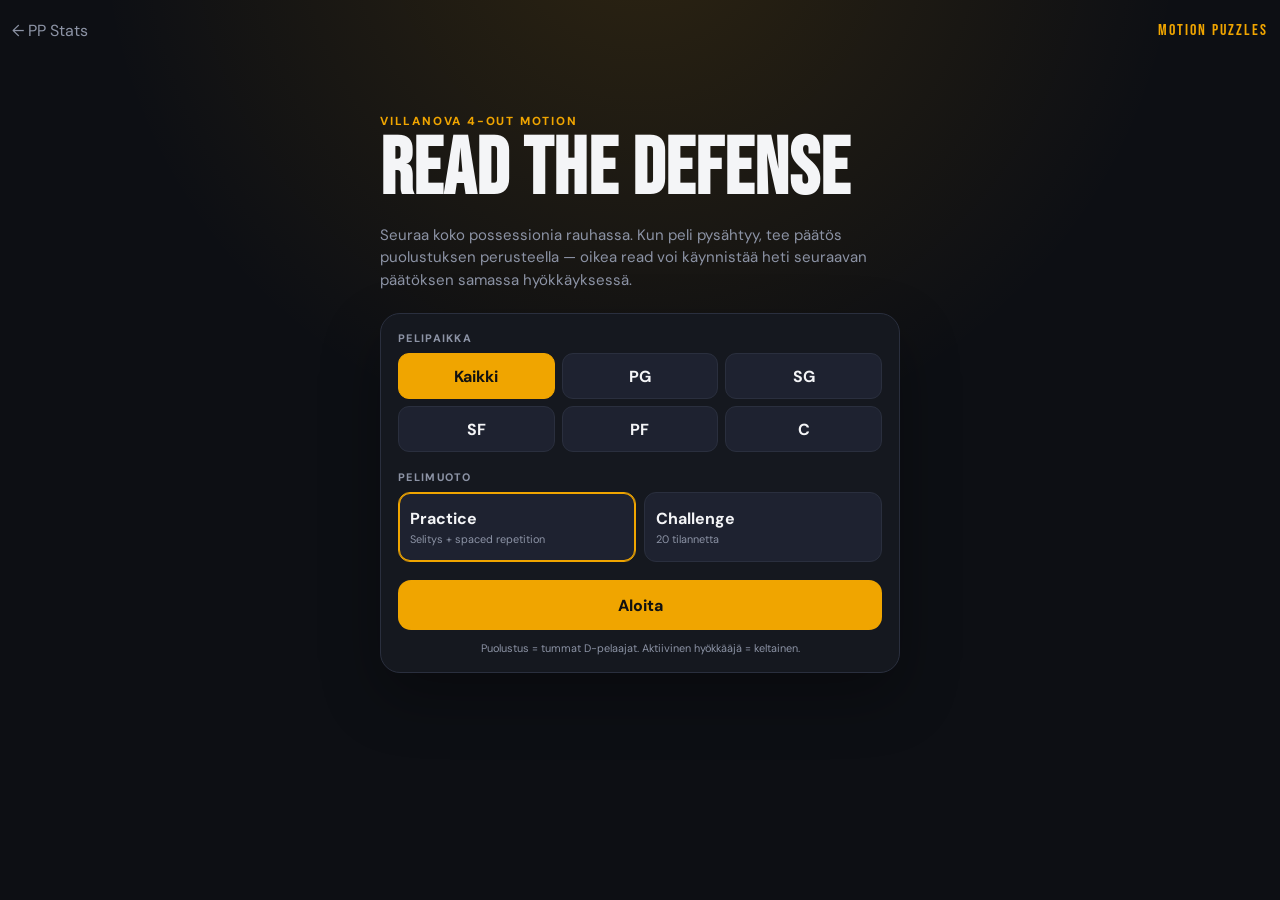
==== commit 1765521e: "Refine possession engine and slow animation pacing" ====
--- a/game/index.html
+++ b/game/index.html
@@ -21,7 +21,7 @@
       <div class="setup-content">
         <p class="kicker">VILLANOVA 4-OUT MOTION</p>
         <h1>Read the Defense</h1>
-        <p class="lead">Tilanne rakentuu ensin. Kun peli pysähtyy, valitse ratkaisu puolustuksen perusteella — ei ulkoa opitun kuvion mukaan.</p>
+        <p class="lead">Seuraa koko possessionia rauhassa. Kun peli pysähtyy, tee päätös puolustuksen perusteella — oikea read voi käynnistää heti seuraavan päätöksen samassa hyökkäyksessä.</p>
 
         <section class="setup-card">
           <div class="setup-group">
@@ -33,15 +33,6 @@
               <button class="choice" data-role="3">SF</button>
               <button class="choice" data-role="4">PF</button>
               <button class="choice" data-role="5">C</button>
-            </div>
-          </div>
-
-          <div class="setup-group">
-            <div class="setup-label">Vaikeus</div>
-            <div class="level-grid" role="group" aria-label="Vaikeustaso">
-              <button class="choice" data-level="1">Level 1</button>
-              <button class="choice active" data-level="2">Level 2</button>
-              <button class="choice" data-level="3">Level 3</button>
             </div>
           </div>
 
@@ -81,14 +72,17 @@
       <div class="court-shell">
         <div id="court" class="court" aria-label="Koripallokenttä">
           <div class="paint"></div><div class="free-throw"></div><div class="three-arc"></div><div class="backboard"></div><div class="hoop"></div>
-          <svg class="movement-layer" viewBox="0 0 100 100" preserveAspectRatio="none" aria-hidden="true">
-            <defs><marker id="arrowHead" markerWidth="6" markerHeight="6" refX="5" refY="3" orient="auto"><path d="M0,0 L6,3 L0,6 Z"></path></marker></defs>
-            <line id="answerArrow" x1="0" y1="0" x2="0" y2="0"></line>
-          </svg>
-          <div id="spotsLayer"></div>
+<div id="spotsLayer"></div>
           <div id="defenseLayer"></div>
           <div id="playersLayer"></div>
           <div id="ball" class="ball"></div>
+          <div id="tapMarker" class="tap-marker hidden"></div>
+          <div id="intentMenu" class="intent-menu hidden" role="menu" aria-label="Valitse toiminto">
+            <button type="button" class="intent pass" data-intent="PASS"><span>↗</span><strong>Syötä</strong></button>
+            <button type="button" class="intent drive" data-intent="DRIVE"><span>⚡</span><strong>Aja</strong></button>
+            <button type="button" class="intent move" data-intent="MOVE"><span>↔</span><strong>Liiku</strong></button>
+            <button type="button" class="intent shoot" data-intent="SHOOT"><span>◎</span><strong>Heitä</strong></button>
+          </div>
         </div>
       </div>
 
@@ -97,7 +91,12 @@
           <strong id="actionPrompt">Seuraa tapahtumia…</strong>
           <span id="defensePrompt"></span>
         </div>
-        <div id="actionChoices" class="action-choices"></div>
+        <div class="gesture-row">
+          <span id="gestureStatus">Kun peli pysähtyy, pidä keltaista pelaajaa pohjassa.</span>
+          <button id="cancelIntentBtn" class="cancel-intent hidden" type="button">Peruuta</button>
+        </div>
+        <div id="chainStatus" class="chain-status hidden"></div>
+        <div id="possessionStatus" class="possession-status hidden"></div>
       </section>
     </section>
 
--- a/game/css/styles.css
+++ b/game/css/styles.css
@@ -27,11 +27,37 @@
 .player.screening{transform:translate(-50%,-50%) scale(1.15);outline:5px solid rgba(255,255,255,.5)}
 .ball{position:absolute;z-index:10;width:18px;height:18px;transform:translate(-50%,-50%);border-radius:50%;background:radial-gradient(circle at 33% 30%,#f5a04b 0 28%,#c45d16 29% 100%);border:2px solid #4a250a;box-shadow:0 3px 8px rgba(0,0,0,.34);transition:left .4s cubic-bezier(.2,.8,.2,1),top .4s cubic-bezier(.2,.8,.2,1)}
 .spot{position:absolute;z-index:4;width:48px;height:48px;min-width:44px;min-height:44px;transform:translate(-50%,-50%);border-radius:50%;border:2px dashed rgba(20,25,34,.27);background:rgba(255,255,255,.04);opacity:.18;padding:0}.spot.active-target{opacity:.95;border-color:rgba(13,15,20,.54);background:rgba(255,255,255,.13)}.spot.active-target:active{transform:translate(-50%,-50%) scale(.9)}.spot.best-target{opacity:1;background:rgba(62,207,142,.58);border:3px solid #126b47}.spot.selected-target{opacity:1;background:rgba(240,184,76,.62);border:3px solid #7a5310}
-.movement-layer{position:absolute;inset:0;z-index:5;width:100%;height:100%;pointer-events:none}.movement-layer marker path{fill:var(--win)}#answerArrow{stroke:var(--win);stroke-width:1.5;stroke-dasharray:2 1.4;marker-end:url(#arrowHead);opacity:0}#answerArrow.visible{opacity:1}
+
 .decision-dock{padding:7px 9px calc(8px + env(safe-area-inset-bottom));background:linear-gradient(180deg,rgba(13,15,20,.78),#0d0f14 24%);min-height:105px}.decision-dock-head{display:flex;justify-content:space-between;gap:8px;align-items:flex-end;margin-bottom:6px}.decision-dock-head strong{font-size:.72rem}.decision-dock-head span{font-size:.58rem;color:var(--muted);text-align:right}.action-choices{display:flex;gap:7px;overflow-x:auto;scrollbar-width:none;padding-bottom:2px}.action-choices::-webkit-scrollbar{display:none}.action-card{flex:0 0 auto;min-width:132px;max-width:205px;min-height:53px;border:1px solid var(--border);border-radius:12px;background:var(--surface2);color:var(--text);text-align:left;padding:8px 10px}.action-card strong{display:block;font-size:.75rem;line-height:1.15}.action-card small{display:block;color:var(--muted);font-size:.55rem;margin-top:3px}.action-card.suggested{border-color:var(--accent);box-shadow:0 0 0 2px rgba(240,165,0,.18)}
 
 .feedback-backdrop{position:fixed;inset:0;background:rgba(0,0,0,.38);z-index:20}.feedback-sheet{position:fixed;z-index:21;left:0;right:0;bottom:0;background:#171b24;border:1px solid var(--border);border-bottom:0;border-radius:22px 22px 0 0;padding:8px 16px calc(14px + env(safe-area-inset-bottom));box-shadow:0 -20px 60px rgba(0,0,0,.45);max-width:560px;margin:0 auto}.sheet-handle{width:42px;height:4px;border-radius:999px;background:#3a4050;margin:0 auto 12px}.feedback-head{display:flex;align-items:center;justify-content:space-between}.feedback-head span{display:block;font-size:.62rem;font-weight:900;letter-spacing:1.4px;color:var(--win)}.feedback-head strong{display:block;font-family:'Bebas Neue',sans-serif;font-size:1.9rem}.feedback-time{font-family:'Bebas Neue',sans-serif;font-size:1.25rem;color:var(--muted)}.feedback-sheet.good .feedback-head span{color:var(--good)}.feedback-sheet.acceptable .feedback-head span{color:var(--acceptable)}.feedback-sheet.poor .feedback-head span,.feedback-sheet.wrong .feedback-head span{color:var(--loss)}
 .feedback-sheet p{color:#c0c6d2;font-size:.79rem;line-height:1.4;margin:7px 0}.selected-action{font-weight:700;color:var(--text)!important}.best-read-box{background:var(--surface2);border-radius:10px;padding:8px 10px;font-size:.72rem;color:#cbd0dc;line-height:1.35}.feedback-sheet .primary-btn{margin-top:11px}
 .results-content{width:min(100% - 28px,520px);margin:0 auto;padding:5vh 0 calc(30px + env(safe-area-inset-bottom))}.result-score{font-family:'Bebas Neue',sans-serif;color:var(--accent);font-size:5rem;line-height:1;margin:8px 0 18px}.result-grid{display:grid;grid-template-columns:1fr 1fr;gap:8px}.result-grid>div{background:var(--surface);border:1px solid var(--border);border-radius:13px;padding:12px}.result-grid span{display:block;color:var(--muted);font-size:.58rem;text-transform:uppercase;letter-spacing:.7px}.result-grid strong{display:block;font-size:1.18rem;margin-top:2px}
 @media(min-width:700px){.play-screen{max-width:620px;margin:0 auto;border-left:1px solid var(--border);border-right:1px solid var(--border)}.court-shell{padding:0 14px}}
-@media(max-height:700px){.play-topbar{min-height:46px}.hud{padding-bottom:4px}.trigger-panel{min-height:55px;padding:6px 10px;margin-bottom:4px}.decision-dock{min-height:91px;padding-top:5px}.action-card{min-height:48px}.player{width:37px;height:37px}.defender{width:31px;height:31px}}+@media(max-height:700px){.play-topbar{min-height:46px}.hud{padding-bottom:4px}.trigger-panel{min-height:55px;padding:6px 10px;margin-bottom:4px}.decision-dock{min-height:91px;padding-top:5px}.action-card{min-height:48px}.player{width:37px;height:37px}.defender{width:31px;height:31px}}
+
+/* Possession-first animation and gesture interaction */
+.court{touch-action:none;user-select:none}
+.player,.defender{transition-property:left,top,transform;transition-duration:.62s;transition-timing-function:cubic-bezier(.22,.75,.24,1)}
+.ball{transition-property:left,top;transition-duration:.62s;transition-timing-function:cubic-bezier(.22,.75,.24,1)}
+.player.event-focus{outline:5px solid rgba(255,255,255,.42);transform:translate(-50%,-50%) scale(1.1)}
+.player.decision{pointer-events:auto}
+.player.holding::after{content:'';position:absolute;inset:-8px;border:3px solid var(--accent);border-radius:50%;border-top-color:transparent;animation:holdRing .44s linear}
+@keyframes holdRing{from{transform:rotate(0);opacity:.35}to{transform:rotate(360deg);opacity:1}}
+.player.gesture-target{pointer-events:auto;outline:4px solid rgba(62,207,142,.38)}
+.spot.target-mode{opacity:.7;border-color:rgba(13,15,20,.5);background:rgba(255,255,255,.11);pointer-events:auto}
+.intent-menu{position:absolute;z-index:18;width:176px;height:176px;transform:translate(-50%,-50%);pointer-events:none}
+.intent-menu::before{content:'';position:absolute;inset:49px;border-radius:50%;background:rgba(13,15,20,.9);border:1px solid rgba(255,255,255,.2);box-shadow:0 12px 28px rgba(0,0,0,.4)}
+.intent{position:absolute;width:68px;min-width:60px;height:52px;border:1px solid rgba(255,255,255,.2);border-radius:14px;background:#171b24;color:var(--text);display:flex;flex-direction:column;align-items:center;justify-content:center;gap:1px;pointer-events:auto;box-shadow:0 8px 20px rgba(0,0,0,.35)}
+.intent span{font-size:1rem;color:var(--accent);line-height:1}.intent strong{font-size:.61rem}.intent.pass{top:0;left:54px}.intent.drive{right:0;top:62px}.intent.move{bottom:0;left:54px}.intent.shoot{left:0;top:62px}
+.intent:disabled{opacity:.28;filter:grayscale(1)}.intent:not(:disabled):active{transform:scale(.92);background:#242a37}
+.tap-marker{position:absolute;z-index:17;width:24px;height:24px;border:3px solid var(--accent);border-radius:50%;transform:translate(-50%,-50%);box-shadow:0 0 0 8px rgba(240,165,0,.15);pointer-events:none}
+.gesture-row{display:flex;align-items:center;justify-content:space-between;gap:10px;min-height:34px}.gesture-row>span{font-size:.68rem;color:#d2d6df;line-height:1.3}
+.cancel-intent{flex:0 0 auto;min-height:34px;border:1px solid var(--border);border-radius:9px;background:var(--surface2);color:var(--muted);padding:6px 10px;font-size:.62rem;font-weight:700}
+.chain-status,.possession-status{margin-top:5px;padding:6px 9px;border-radius:9px;font-size:.63rem;font-weight:700}
+.chain-status{background:rgba(240,165,0,.12);border:1px solid rgba(240,165,0,.3);color:#f5d68f}
+.possession-status{background:rgba(62,207,142,.1);border:1px solid rgba(62,207,142,.28);color:#9ae7c5}
+.screen-link{outline:5px solid rgba(255,255,255,.45)!important}
+.step-pulse{animation:stepPulse .62s ease}
+@keyframes stepPulse{0%{filter:brightness(1)}50%{filter:brightness(1.35)}100%{filter:brightness(1)}}
+@media(max-height:700px){.intent-menu{width:156px;height:156px}.intent{width:62px;height:46px}.intent.pass,.intent.move{left:47px}.intent.drive,.intent.shoot{top:55px}}
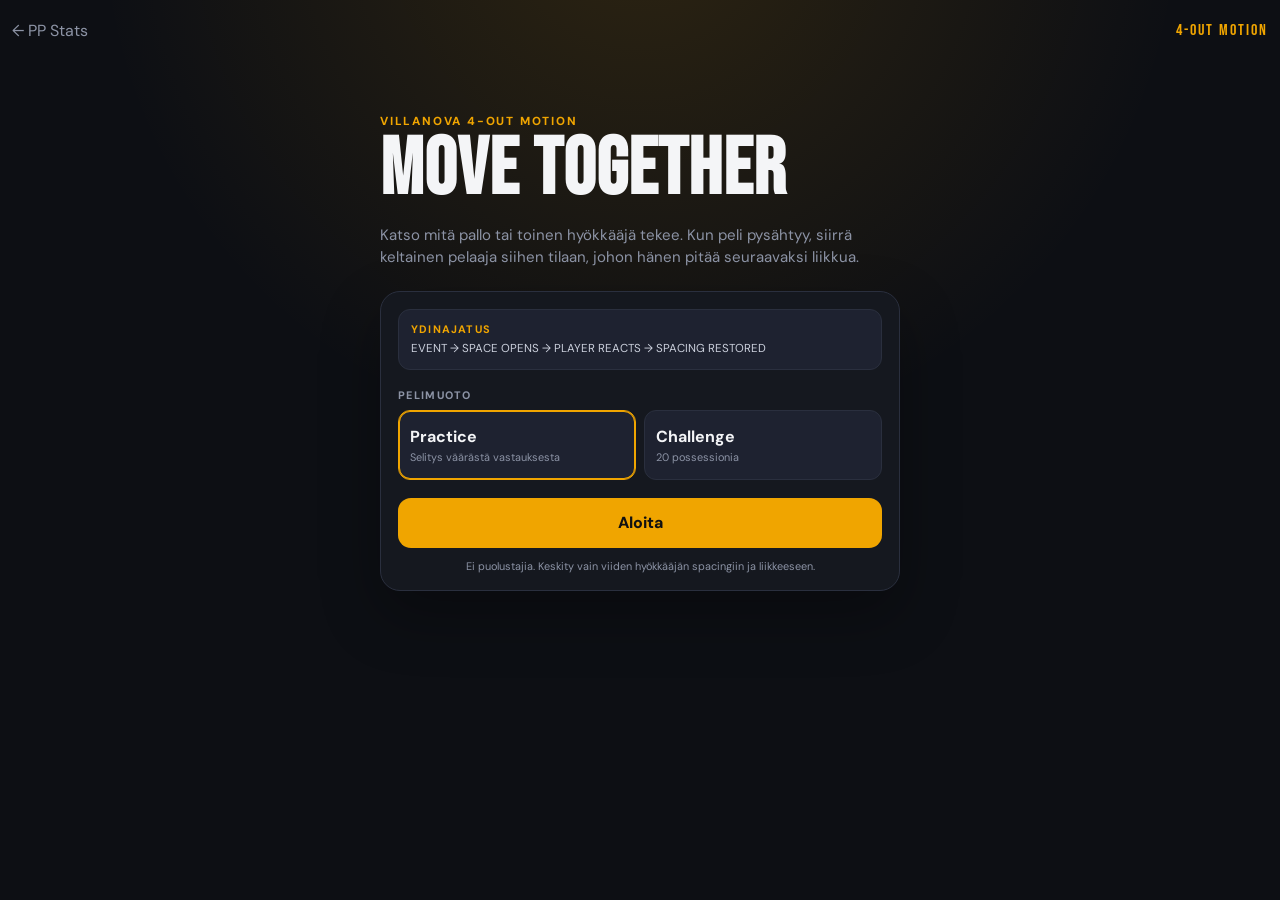
==== commit b15b4f13: "Rebuild game around offensive spacing reactions" ====
--- a/game/index.html
+++ b/game/index.html
@@ -4,7 +4,7 @@
   <meta charset="utf-8">
   <meta name="viewport" content="width=device-width,initial-scale=1,viewport-fit=cover">
   <meta name="theme-color" content="#0d0f14">
-  <title>Villanova Motion · PP Stats</title>
+  <title>Villanova 4-Out Motion · PP Stats</title>
   <link rel="preconnect" href="https://fonts.googleapis.com">
   <link rel="preconnect" href="https://fonts.gstatic.com" crossorigin>
   <link href="https://fonts.googleapis.com/css2?family=Bebas+Neue&family=DM+Sans:wght@400;500;600;700&display=swap" rel="stylesheet">
@@ -15,37 +15,36 @@
     <section id="setupScreen" class="setup-screen">
       <header class="game-topbar">
         <a class="back-link" href="../">← PP Stats</a>
-        <span class="mini-brand">MOTION PUZZLES</span>
+        <span class="mini-brand">4-OUT MOTION</span>
       </header>
 
       <div class="setup-content">
         <p class="kicker">VILLANOVA 4-OUT MOTION</p>
-        <h1>Read the Defense</h1>
-        <p class="lead">Seuraa koko possessionia rauhassa. Kun peli pysähtyy, tee päätös puolustuksen perusteella — oikea read voi käynnistää heti seuraavan päätöksen samassa hyökkäyksessä.</p>
+        <h1>Move Together</h1>
+        <p class="lead">Katso mitä pallo tai toinen hyökkääjä tekee. Kun peli pysähtyy, siirrä keltainen pelaaja siihen tilaan, johon hänen pitää seuraavaksi liikkua.</p>
 
         <section class="setup-card">
-          <div class="setup-group">
-            <div class="setup-label">Pelipaikka</div>
-            <div class="role-grid" role="group" aria-label="Pelipaikka">
-              <button class="choice active" data-role="random">Kaikki</button>
-              <button class="choice" data-role="1">PG</button>
-              <button class="choice" data-role="2">SG</button>
-              <button class="choice" data-role="3">SF</button>
-              <button class="choice" data-role="4">PF</button>
-              <button class="choice" data-role="5">C</button>
-            </div>
+          <div class="principle">
+            <strong>Ydinajatus</strong>
+            <span>EVENT → SPACE OPENS → PLAYER REACTS → SPACING RESTORED</span>
           </div>
 
           <div class="setup-group">
             <div class="setup-label">Pelimuoto</div>
             <div class="mode-grid">
-              <button class="mode-choice active" data-mode="practice"><strong>Practice</strong><span>Selitys + spaced repetition</span></button>
-              <button class="mode-choice" data-mode="challenge"><strong>Challenge</strong><span>20 tilannetta</span></button>
+              <button class="mode-choice active" data-mode="practice">
+                <strong>Practice</strong>
+                <span>Selitys väärästä vastauksesta</span>
+              </button>
+              <button class="mode-choice" data-mode="challenge">
+                <strong>Challenge</strong>
+                <span>20 possessionia</span>
+              </button>
             </div>
           </div>
 
           <button id="startBtn" class="primary-btn">Aloita</button>
-          <p class="thumb-tip">Puolustus = tummat D-pelaajat. Aktiivinen hyökkääjä = keltainen.</p>
+          <p class="thumb-tip">Ei puolustajia. Keskity vain viiden hyökkääjän spacingiin ja liikkeeseen.</p>
         </section>
       </div>
     </section>
@@ -53,8 +52,11 @@
     <section id="playScreen" class="play-screen hidden">
       <header class="play-topbar">
         <button id="exitBtn" class="icon-btn" aria-label="Lopeta">×</button>
-        <div class="play-brand"><span id="categoryLabel">PASS & CUT</span><strong id="roundLabel">Practice · 1</strong></div>
-        <div class="role-badge" id="roleBadge">PG</div>
+        <div class="play-brand">
+          <span id="categoryLabel">THRU CUT</span>
+          <strong id="roundLabel">Practice · 1</strong>
+        </div>
+        <div class="role-badge" id="roleBadge">P1</div>
       </header>
 
       <div class="hud">
@@ -64,39 +66,36 @@
       </div>
 
       <section class="trigger-panel" aria-live="polite">
-        <div class="trigger-row"><span id="triggerState" class="trigger-state">TILANNE</span><span id="eventCounter" class="event-counter"></span></div>
+        <div class="trigger-row">
+          <span id="triggerState" class="trigger-state">TILANNE</span>
+          <span id="eventCounter" class="event-counter"></span>
+        </div>
         <strong id="triggerText">Katso mitä tapahtuu.</strong>
         <small id="decisionHint"></small>
       </section>
 
       <div class="court-shell">
         <div id="court" class="court" aria-label="Koripallokenttä">
-          <div class="paint"></div><div class="free-throw"></div><div class="three-arc"></div><div class="backboard"></div><div class="hoop"></div>
-<div id="spotsLayer"></div>
-          <div id="defenseLayer"></div>
+          <div class="paint"></div>
+          <div class="free-throw"></div>
+          <div class="three-arc"></div>
+          <div class="backboard"></div>
+          <div class="hoop"></div>
+          <div id="spotsLayer"></div>
           <div id="playersLayer"></div>
           <div id="ball" class="ball"></div>
           <div id="tapMarker" class="tap-marker hidden"></div>
-          <div id="intentMenu" class="intent-menu hidden" role="menu" aria-label="Valitse toiminto">
-            <button type="button" class="intent pass" data-intent="PASS"><span>↗</span><strong>Syötä</strong></button>
-            <button type="button" class="intent drive" data-intent="DRIVE"><span>⚡</span><strong>Aja</strong></button>
-            <button type="button" class="intent move" data-intent="MOVE"><span>↔</span><strong>Liiku</strong></button>
-            <button type="button" class="intent shoot" data-intent="SHOOT"><span>◎</span><strong>Heitä</strong></button>
-          </div>
         </div>
       </div>
 
-      <section id="decisionDock" class="decision-dock">
+      <section class="decision-dock">
         <div class="decision-dock-head">
-          <strong id="actionPrompt">Seuraa tapahtumia…</strong>
-          <span id="defensePrompt"></span>
+          <strong id="actionPrompt">Seuraa tapahtumaa…</strong>
+          <span id="rulePrompt"></span>
         </div>
-        <div class="gesture-row">
-          <span id="gestureStatus">Kun peli pysähtyy, pidä keltaista pelaajaa pohjassa.</span>
-          <button id="cancelIntentBtn" class="cancel-intent hidden" type="button">Peruuta</button>
-        </div>
-        <div id="chainStatus" class="chain-status hidden"></div>
+        <div id="gestureStatus" class="gesture-status">Päätös tulee animaation jälkeen.</div>
         <div id="possessionStatus" class="possession-status hidden"></div>
+        <button id="confirmSpacingBtn" class="confirm-spacing hidden" type="button">Spacing on valmis</button>
       </section>
     </section>
 
@@ -106,14 +105,16 @@
         <span class="mini-brand">CHALLENGE</span>
       </header>
       <div class="results-content">
-        <p class="kicker">20 TILANNETTA</p><h1>Tulos</h1><div class="result-score" id="resultScore">0</div>
+        <p class="kicker">20 POSSESSIONIA</p>
+        <h1>Tulos</h1>
+        <div class="result-score" id="resultScore">0</div>
         <div class="result-grid">
-          <div><span>Best</span><strong id="resultBestReads">0</strong></div>
-          <div><span>Good</span><strong id="resultGood">0</strong></div>
-          <div><span>Acceptable</span><strong id="resultAcceptable">0</strong></div>
-          <div><span>Poor / wrong</span><strong id="resultMisses">0</strong></div>
+          <div><span>Oikein</span><strong id="resultCorrect">0</strong></div>
+          <div><span>Väärin</span><strong id="resultWrong">0</strong></div>
+          <div><span>Päätöksiä</span><strong id="resultDecisions">0</strong></div>
           <div><span>Keski-aika</span><strong id="resultAvg">0.00 s</strong></div>
           <div><span>Paras streak</span><strong id="resultStreak">0</strong></div>
+          <div><span>Tarkkuus</span><strong id="resultAccuracy">0%</strong></div>
         </div>
         <button id="replayBtn" class="primary-btn">Pelaa uudelleen</button>
         <a class="secondary-btn" href="../">Takaisin PP Statsiin</a>
@@ -124,8 +125,11 @@
     <aside id="feedbackSheet" class="feedback-sheet hidden" aria-live="assertive">
       <div class="sheet-handle"></div>
       <div class="feedback-head">
-        <div><span id="feedbackEyebrow">BEST</span><strong id="feedbackTitle">+100</strong></div>
-        <div id="feedbackTime" class="feedback-time">0.82 s</div>
+        <div>
+          <span id="feedbackEyebrow">OIKEIN</span>
+          <strong id="feedbackTitle">+100</strong>
+        </div>
+        <div id="feedbackTime" class="feedback-time">1.24 s</div>
       </div>
       <p id="selectedActionText" class="selected-action"></p>
       <p id="feedbackText"></p>
--- a/game/css/styles.css
+++ b/game/css/styles.css
@@ -1,63 +1,79 @@
 :root{
-  --bg:#0d0f14;--surface:#161920;--surface2:#1e2230;--accent:#f0a500;--win:#3ecf8e;--good:#67d8c4;
-  --acceptable:#f0b84c;--loss:#e05a2b;--text:#f4f5f7;--muted:#8c93a5;--border:#2a2f3e;--court:#d7a05b;
-  --court-line:rgba(255,255,255,.92);--offense:#3268c8;--defense:#4b1d27;
+  --bg:#0d0f14;--surface:#161920;--surface2:#1e2230;--accent:#f0a500;
+  --win:#3ecf8e;--loss:#e05a2b;--text:#f4f5f7;--muted:#8c93a5;
+  --border:#2a2f3e;--court:#d7a05b;--court-line:rgba(255,255,255,.92);--offense:#3268c8;
 }
-*{box-sizing:border-box}html,body{margin:0;min-height:100%;background:var(--bg);color:var(--text);font-family:'DM Sans',sans-serif}
-body{min-height:100dvh;overflow-x:hidden;-webkit-tap-highlight-color:transparent}button,a{font:inherit;touch-action:manipulation}button{cursor:pointer}.hidden{display:none!important}
+*{box-sizing:border-box}
+html,body{margin:0;min-height:100%;background:var(--bg);color:var(--text);font-family:'DM Sans',sans-serif}
+body{min-height:100dvh;overflow-x:hidden;-webkit-tap-highlight-color:transparent}
+button,a{font:inherit;touch-action:manipulation}button{cursor:pointer}.hidden{display:none!important}
 .game-app{min-height:100dvh;background:radial-gradient(circle at 50% -10%,rgba(240,165,0,.14),transparent 34rem),var(--bg)}
 .game-topbar,.play-topbar{min-height:56px;padding:calc(8px + env(safe-area-inset-top)) 12px 7px;display:flex;align-items:center;justify-content:space-between;gap:10px}
-.back-link,.button-link{color:var(--muted);text-decoration:none;background:none;border:0;padding:8px 0;min-height:44px;display:inline-flex;align-items:center}.mini-brand{font-family:'Bebas Neue',sans-serif;color:var(--accent);letter-spacing:2px}
-.setup-content{width:min(100% - 28px,520px);margin:0 auto;padding:6vh 0 calc(28px + env(safe-area-inset-bottom))}.kicker{margin:0 0 5px;color:var(--accent);font-size:.73rem;font-weight:800;letter-spacing:1.8px}
-h1{font-family:'Bebas Neue',sans-serif;font-size:clamp(3rem,16vw,5rem);letter-spacing:1px;line-height:.92;margin:0}.lead{color:var(--muted);line-height:1.5;margin:16px 0 22px;font-size:.94rem}
-.setup-card{background:rgba(22,25,32,.94);border:1px solid var(--border);border-radius:20px;padding:17px;box-shadow:0 24px 60px rgba(0,0,0,.3)}.setup-group+.setup-group{margin-top:18px}
-.setup-label{font-size:.68rem;text-transform:uppercase;letter-spacing:1.3px;color:var(--muted);margin-bottom:8px;font-weight:800}.role-grid{display:grid;grid-template-columns:repeat(3,1fr);gap:7px}.level-grid{display:grid;grid-template-columns:repeat(3,1fr);gap:7px}
-.choice{min-height:46px;border-radius:11px;border:1px solid var(--border);background:var(--surface2);color:var(--text);font-weight:700}.choice.active{background:var(--accent);color:#111;border-color:var(--accent)}
-.mode-grid{display:grid;grid-template-columns:1fr 1fr;gap:8px}.mode-choice{min-height:70px;text-align:left;border-radius:12px;border:1px solid var(--border);background:var(--surface2);color:var(--text);padding:11px}.mode-choice strong,.mode-choice span{display:block}.mode-choice span{font-size:.68rem;color:var(--muted);margin-top:4px;line-height:1.25}.mode-choice.active{border-color:var(--accent);box-shadow:inset 0 0 0 1px var(--accent)}
-.primary-btn,.secondary-btn{width:100%;min-height:50px;border-radius:13px;font-weight:800;display:flex;align-items:center;justify-content:center;text-decoration:none}.primary-btn{border:0;background:var(--accent);color:#111;margin-top:18px}.secondary-btn{border:1px solid var(--border);background:var(--surface2);color:var(--text);margin-top:9px}.thumb-tip{margin:11px 0 0;text-align:center;color:var(--muted);font-size:.68rem}
+.back-link,.button-link{color:var(--muted);text-decoration:none;background:none;border:0;padding:8px 0;min-height:44px;display:inline-flex;align-items:center}
+.mini-brand{font-family:'Bebas Neue',sans-serif;color:var(--accent);letter-spacing:2px}
+.setup-content{width:min(100% - 28px,520px);margin:0 auto;padding:6vh 0 calc(28px + env(safe-area-inset-bottom))}
+.kicker{margin:0 0 5px;color:var(--accent);font-size:.73rem;font-weight:800;letter-spacing:1.8px}
+h1{font-family:'Bebas Neue',sans-serif;font-size:clamp(3rem,16vw,5rem);letter-spacing:1px;line-height:.92;margin:0}
+.lead{color:var(--muted);line-height:1.5;margin:16px 0 22px;font-size:.94rem}
+.setup-card{background:rgba(22,25,32,.94);border:1px solid var(--border);border-radius:20px;padding:17px;box-shadow:0 24px 60px rgba(0,0,0,.3)}
+.principle{padding:12px;border-radius:12px;background:var(--surface2);border:1px solid var(--border)}
+.principle strong{display:block;color:var(--accent);font-size:.68rem;text-transform:uppercase;letter-spacing:1.2px}
+.principle span{display:block;margin-top:5px;font-size:.72rem;line-height:1.4;color:#cbd0dc}
+.setup-group{margin-top:18px}.setup-label{font-size:.68rem;text-transform:uppercase;letter-spacing:1.3px;color:var(--muted);margin-bottom:8px;font-weight:800}
+.mode-grid{display:grid;grid-template-columns:1fr 1fr;gap:8px}.mode-choice{min-height:70px;text-align:left;border-radius:12px;border:1px solid var(--border);background:var(--surface2);color:var(--text);padding:11px}
+.mode-choice strong,.mode-choice span{display:block}.mode-choice span{font-size:.68rem;color:var(--muted);margin-top:4px;line-height:1.25}
+.mode-choice.active{border-color:var(--accent);box-shadow:inset 0 0 0 1px var(--accent)}
+.primary-btn,.secondary-btn{width:100%;min-height:50px;border-radius:13px;font-weight:800;display:flex;align-items:center;justify-content:center;text-decoration:none}
+.primary-btn{border:0;background:var(--accent);color:#111;margin-top:18px}.secondary-btn{border:1px solid var(--border);background:var(--surface2);color:var(--text);margin-top:9px}
+.thumb-tip{margin:11px 0 0;text-align:center;color:var(--muted);font-size:.68rem}
 
-.play-screen{min-height:100dvh;display:flex;flex-direction:column;overflow:hidden;padding-bottom:env(safe-area-inset-bottom)}.icon-btn{width:42px;height:42px;border:1px solid var(--border);border-radius:50%;background:var(--surface);color:var(--muted);font-size:1.45rem}.play-brand{text-align:center}.play-brand span{display:block;color:var(--accent);font-size:.59rem;letter-spacing:1.1px;font-weight:800}.play-brand strong{display:block;color:var(--text);font-size:.76rem;margin-top:2px}
-.role-badge{min-width:42px;height:42px;border-radius:50%;display:grid;place-items:center;background:var(--accent);color:#111;font-weight:900}.hud{display:grid;grid-template-columns:repeat(3,1fr);gap:6px;padding:0 9px 6px}.hud>div{background:var(--surface);border:1px solid var(--border);border-radius:11px;text-align:center;padding:5px}.hud span{display:block;color:var(--muted);font-size:.53rem;text-transform:uppercase;letter-spacing:.8px}.hud strong{display:block;font-family:'Bebas Neue',sans-serif;font-size:1.3rem;letter-spacing:1px}.timer-cell strong{color:var(--accent)}
-.trigger-panel{margin:0 9px 6px;padding:8px 11px;min-height:63px;background:var(--surface);border:1px solid var(--border);border-radius:12px;display:flex;flex-direction:column;justify-content:center}.trigger-row{display:flex;justify-content:space-between;gap:8px}.trigger-state,.event-counter{font-size:.54rem;letter-spacing:1.1px;color:var(--muted);font-weight:900}.trigger-state.live{color:var(--accent)}.trigger-panel strong{font-size:.82rem;line-height:1.22;margin-top:2px}.trigger-panel small{color:var(--muted);font-size:.65rem;margin-top:3px}
-.court-shell{flex:1;min-height:0;display:flex;align-items:flex-start;justify-content:center;padding:0 5px}.court{position:relative;width:min(100%,520px);aspect-ratio:1/1.04;overflow:hidden;border-radius:15px;background:repeating-linear-gradient(90deg,rgba(255,255,255,.025) 0 1px,transparent 1px 48px),linear-gradient(180deg,#dda762,var(--court));box-shadow:0 14px 35px rgba(0,0,0,.27);border:2px solid rgba(255,255,255,.28)}
-.paint{position:absolute;top:0;left:34%;width:32%;height:38%;border:2px solid var(--court-line);border-top:0}.free-throw{position:absolute;top:29%;left:39%;width:22%;height:17%;border:2px solid var(--court-line);border-radius:50%}.three-arc{position:absolute;top:-7%;left:8%;width:84%;height:70%;border:2px solid var(--court-line);border-top-color:transparent;border-radius:0 0 50% 50%}.backboard{position:absolute;top:4.5%;left:43%;width:14%;height:3px;background:var(--court-line)}.hoop{position:absolute;top:9%;left:50%;width:18px;height:18px;border:3px solid #d64a2d;border-radius:50%;transform:translate(-50%,-50%)}
-.player,.defender{position:absolute;transform:translate(-50%,-50%);border-radius:50%;display:grid;place-items:center;font-weight:900;transition:left .38s ease,top .38s ease,transform .16s ease}.player{z-index:7;width:40px;height:40px;border:2px solid rgba(255,255,255,.9);background:var(--offense);color:#fff;box-shadow:0 5px 13px rgba(0,0,0,.3)}.player.decision{background:var(--accent);color:#111;outline:5px solid rgba(240,165,0,.25)}.player.ballhandler{box-shadow:0 0 0 3px rgba(255,255,255,.7),0 6px 14px rgba(0,0,0,.32)}.player.active-target{pointer-events:auto;outline:4px solid rgba(62,207,142,.36)}
-.player small,.defender small{position:absolute;top:41px;font-size:.47rem;letter-spacing:.45px;padding:1px 4px;border-radius:4px;white-space:nowrap}.player small{color:#111;background:rgba(255,255,255,.7)}.player.decision small{background:#151515;color:var(--accent)}
-.defender{z-index:6;width:34px;height:34px;border:2px solid rgba(255,180,180,.8);background:var(--defense);color:#ffd6d6;font-size:.7rem;box-shadow:0 4px 10px rgba(0,0,0,.28);pointer-events:none}.defender small{top:34px;color:#691f2f;background:rgba(255,238,238,.82);font-weight:900}.defender.read{outline:4px solid rgba(224,90,43,.26)}
-.player.screening{transform:translate(-50%,-50%) scale(1.15);outline:5px solid rgba(255,255,255,.5)}
-.ball{position:absolute;z-index:10;width:18px;height:18px;transform:translate(-50%,-50%);border-radius:50%;background:radial-gradient(circle at 33% 30%,#f5a04b 0 28%,#c45d16 29% 100%);border:2px solid #4a250a;box-shadow:0 3px 8px rgba(0,0,0,.34);transition:left .4s cubic-bezier(.2,.8,.2,1),top .4s cubic-bezier(.2,.8,.2,1)}
-.spot{position:absolute;z-index:4;width:48px;height:48px;min-width:44px;min-height:44px;transform:translate(-50%,-50%);border-radius:50%;border:2px dashed rgba(20,25,34,.27);background:rgba(255,255,255,.04);opacity:.18;padding:0}.spot.active-target{opacity:.95;border-color:rgba(13,15,20,.54);background:rgba(255,255,255,.13)}.spot.active-target:active{transform:translate(-50%,-50%) scale(.9)}.spot.best-target{opacity:1;background:rgba(62,207,142,.58);border:3px solid #126b47}.spot.selected-target{opacity:1;background:rgba(240,184,76,.62);border:3px solid #7a5310}
+.play-screen{min-height:100dvh;display:flex;flex-direction:column;overflow:hidden;padding-bottom:env(safe-area-inset-bottom)}
+.icon-btn{width:42px;height:42px;border:1px solid var(--border);border-radius:50%;background:var(--surface);color:var(--muted);font-size:1.45rem}
+.play-brand{text-align:center}.play-brand span{display:block;color:var(--accent);font-size:.59rem;letter-spacing:1.1px;font-weight:800}.play-brand strong{display:block;color:var(--text);font-size:.76rem;margin-top:2px}
+.role-badge{min-width:42px;height:42px;border-radius:50%;display:grid;place-items:center;background:var(--accent);color:#111;font-weight:900}
+.hud{display:grid;grid-template-columns:repeat(3,1fr);gap:6px;padding:0 9px 6px}.hud>div{background:var(--surface);border:1px solid var(--border);border-radius:11px;text-align:center;padding:5px}
+.hud span{display:block;color:var(--muted);font-size:.53rem;text-transform:uppercase;letter-spacing:.8px}.hud strong{display:block;font-family:'Bebas Neue',sans-serif;font-size:1.3rem;letter-spacing:1px}.timer-cell strong{color:var(--accent)}
+.trigger-panel{margin:0 9px 6px;padding:8px 11px;min-height:67px;background:var(--surface);border:1px solid var(--border);border-radius:12px;display:flex;flex-direction:column;justify-content:center}
+.trigger-row{display:flex;justify-content:space-between;gap:8px}.trigger-state,.event-counter{font-size:.54rem;letter-spacing:1.1px;color:var(--muted);font-weight:900}
+.trigger-state.live{color:var(--accent)}.trigger-panel strong{font-size:.84rem;line-height:1.25;margin-top:2px}.trigger-panel small{color:var(--muted);font-size:.65rem;margin-top:3px}
 
-.decision-dock{padding:7px 9px calc(8px + env(safe-area-inset-bottom));background:linear-gradient(180deg,rgba(13,15,20,.78),#0d0f14 24%);min-height:105px}.decision-dock-head{display:flex;justify-content:space-between;gap:8px;align-items:flex-end;margin-bottom:6px}.decision-dock-head strong{font-size:.72rem}.decision-dock-head span{font-size:.58rem;color:var(--muted);text-align:right}.action-choices{display:flex;gap:7px;overflow-x:auto;scrollbar-width:none;padding-bottom:2px}.action-choices::-webkit-scrollbar{display:none}.action-card{flex:0 0 auto;min-width:132px;max-width:205px;min-height:53px;border:1px solid var(--border);border-radius:12px;background:var(--surface2);color:var(--text);text-align:left;padding:8px 10px}.action-card strong{display:block;font-size:.75rem;line-height:1.15}.action-card small{display:block;color:var(--muted);font-size:.55rem;margin-top:3px}.action-card.suggested{border-color:var(--accent);box-shadow:0 0 0 2px rgba(240,165,0,.18)}
+.court-shell{flex:1;min-height:0;display:flex;align-items:flex-start;justify-content:center;padding:0 5px}
+.court{position:relative;width:min(100%,520px);aspect-ratio:1/1.04;overflow:hidden;border-radius:15px;touch-action:none;user-select:none;background:repeating-linear-gradient(90deg,rgba(255,255,255,.025) 0 1px,transparent 1px 48px),linear-gradient(180deg,#dda762,var(--court));box-shadow:0 14px 35px rgba(0,0,0,.27);border:2px solid rgba(255,255,255,.28)}
+.paint{position:absolute;top:0;left:34%;width:32%;height:38%;border:2px solid var(--court-line);border-top:0}.free-throw{position:absolute;top:29%;left:39%;width:22%;height:17%;border:2px solid var(--court-line);border-radius:50%}
+.three-arc{position:absolute;top:-7%;left:8%;width:84%;height:70%;border:2px solid var(--court-line);border-top-color:transparent;border-radius:0 0 50% 50%}
+.backboard{position:absolute;top:4.5%;left:43%;width:14%;height:3px;background:var(--court-line)}.hoop{position:absolute;top:9%;left:50%;width:18px;height:18px;border:3px solid #d64a2d;border-radius:50%;transform:translate(-50%,-50%)}
 
-.feedback-backdrop{position:fixed;inset:0;background:rgba(0,0,0,.38);z-index:20}.feedback-sheet{position:fixed;z-index:21;left:0;right:0;bottom:0;background:#171b24;border:1px solid var(--border);border-bottom:0;border-radius:22px 22px 0 0;padding:8px 16px calc(14px + env(safe-area-inset-bottom));box-shadow:0 -20px 60px rgba(0,0,0,.45);max-width:560px;margin:0 auto}.sheet-handle{width:42px;height:4px;border-radius:999px;background:#3a4050;margin:0 auto 12px}.feedback-head{display:flex;align-items:center;justify-content:space-between}.feedback-head span{display:block;font-size:.62rem;font-weight:900;letter-spacing:1.4px;color:var(--win)}.feedback-head strong{display:block;font-family:'Bebas Neue',sans-serif;font-size:1.9rem}.feedback-time{font-family:'Bebas Neue',sans-serif;font-size:1.25rem;color:var(--muted)}.feedback-sheet.good .feedback-head span{color:var(--good)}.feedback-sheet.acceptable .feedback-head span{color:var(--acceptable)}.feedback-sheet.poor .feedback-head span,.feedback-sheet.wrong .feedback-head span{color:var(--loss)}
-.feedback-sheet p{color:#c0c6d2;font-size:.79rem;line-height:1.4;margin:7px 0}.selected-action{font-weight:700;color:var(--text)!important}.best-read-box{background:var(--surface2);border-radius:10px;padding:8px 10px;font-size:.72rem;color:#cbd0dc;line-height:1.35}.feedback-sheet .primary-btn{margin-top:11px}
-.results-content{width:min(100% - 28px,520px);margin:0 auto;padding:5vh 0 calc(30px + env(safe-area-inset-bottom))}.result-score{font-family:'Bebas Neue',sans-serif;color:var(--accent);font-size:5rem;line-height:1;margin:8px 0 18px}.result-grid{display:grid;grid-template-columns:1fr 1fr;gap:8px}.result-grid>div{background:var(--surface);border:1px solid var(--border);border-radius:13px;padding:12px}.result-grid span{display:block;color:var(--muted);font-size:.58rem;text-transform:uppercase;letter-spacing:.7px}.result-grid strong{display:block;font-size:1.18rem;margin-top:2px}
+.player{position:absolute;z-index:7;width:41px;height:41px;transform:translate(-50%,-50%);border-radius:50%;border:2px solid rgba(255,255,255,.9);background:var(--offense);color:#fff;display:grid;place-items:center;font-weight:900;box-shadow:0 5px 13px rgba(0,0,0,.3);transition-property:left,top,transform;transition-duration:1.05s;transition-timing-function:cubic-bezier(.22,.75,.24,1)}
+.player.decision{background:var(--accent);color:#111;outline:6px solid rgba(240,165,0,.25)}
+.player.ballhandler{box-shadow:0 0 0 3px rgba(255,255,255,.72),0 6px 14px rgba(0,0,0,.32)}
+.player.event-focus{outline:5px solid rgba(255,255,255,.45);transform:translate(-50%,-50%) scale(1.12)}
+.player.target-player{outline:4px solid rgba(62,207,142,.38);pointer-events:auto}
+.player small{position:absolute;top:42px;font-size:.47rem;letter-spacing:.45px;color:#111;background:rgba(255,255,255,.72);padding:1px 4px;border-radius:4px;white-space:nowrap}
+.player.decision small{background:#151515;color:var(--accent)}
+.player.screening{outline:6px solid rgba(255,255,255,.5);transform:translate(-50%,-50%) scale(1.13)}
+.ball{position:absolute;z-index:10;width:18px;height:18px;transform:translate(-50%,-50%);border-radius:50%;background:radial-gradient(circle at 33% 30%,#f5a04b 0 28%,#c45d16 29% 100%);border:2px solid #4a250a;box-shadow:0 3px 8px rgba(0,0,0,.34);transition-property:left,top;transition-duration:1.05s;transition-timing-function:cubic-bezier(.22,.75,.24,1)}
+
+.spot{position:absolute;z-index:4;width:48px;height:48px;min-width:44px;min-height:44px;transform:translate(-50%,-50%);border-radius:50%;border:2px dashed rgba(20,25,34,.22);background:rgba(255,255,255,.035);opacity:.28;padding:0;pointer-events:none}
+.spot::after{content:attr(data-label);position:absolute;left:50%;top:50%;transform:translate(-50%,-50%);font-size:.43rem;color:rgba(16,20,28,.64);font-weight:900;letter-spacing:.25px}
+.spot.target-mode{opacity:.9;border-color:rgba(13,15,20,.5);background:rgba(255,255,255,.14);pointer-events:auto}
+.spot.target-mode:active{transform:translate(-50%,-50%) scale(.9)}
+.spot.correct-target{opacity:1;background:rgba(62,207,142,.62);border:3px solid #126b47}
+.spot.wrong-target{opacity:1;background:rgba(224,90,43,.65);border:3px solid #852f16}
+.tap-marker{position:absolute;z-index:17;width:24px;height:24px;border:3px solid var(--accent);border-radius:50%;transform:translate(-50%,-50%);box-shadow:0 0 0 8px rgba(240,165,0,.15);pointer-events:none}
+
+.decision-dock{padding:8px 9px calc(9px + env(safe-area-inset-bottom));background:linear-gradient(180deg,rgba(13,15,20,.78),#0d0f14 24%);min-height:88px}
+.decision-dock-head{display:flex;justify-content:space-between;gap:8px;align-items:flex-end;margin-bottom:6px}.decision-dock-head strong{font-size:.74rem}.decision-dock-head span{font-size:.58rem;color:var(--muted);text-align:right}
+.gesture-status{font-size:.7rem;color:#d2d6df;line-height:1.35}.possession-status{margin-top:6px;padding:6px 9px;border-radius:9px;background:rgba(62,207,142,.1);border:1px solid rgba(62,207,142,.28);color:#9ae7c5;font-size:.63rem;font-weight:700}
+.confirm-spacing{width:100%;min-height:44px;margin-top:7px;border:1px solid var(--accent);border-radius:11px;background:rgba(240,165,0,.13);color:var(--accent);font-weight:800}
+
+.feedback-backdrop{position:fixed;inset:0;background:rgba(0,0,0,.38);z-index:20}
+.feedback-sheet{position:fixed;z-index:21;left:0;right:0;bottom:0;background:#171b24;border:1px solid var(--border);border-bottom:0;border-radius:22px 22px 0 0;padding:8px 16px calc(14px + env(safe-area-inset-bottom));box-shadow:0 -20px 60px rgba(0,0,0,.45);max-width:560px;margin:0 auto}
+.sheet-handle{width:42px;height:4px;border-radius:999px;background:#3a4050;margin:0 auto 12px}.feedback-head{display:flex;align-items:center;justify-content:space-between}
+.feedback-head span{display:block;font-size:.62rem;font-weight:900;letter-spacing:1.4px;color:var(--win)}.feedback-head strong{display:block;font-family:'Bebas Neue',sans-serif;font-size:1.9rem}.feedback-time{font-family:'Bebas Neue',sans-serif;font-size:1.25rem;color:var(--muted)}
+.feedback-sheet.wrong .feedback-head span{color:var(--loss)}.feedback-sheet p{color:#c0c6d2;font-size:.8rem;line-height:1.42;margin:7px 0}.selected-action{font-weight:700;color:var(--text)!important}
+.best-read-box{background:var(--surface2);border-radius:10px;padding:8px 10px;font-size:.73rem;color:#cbd0dc;line-height:1.4}.feedback-sheet .primary-btn{margin-top:11px}
+
+.results-content{width:min(100% - 28px,520px);margin:0 auto;padding:5vh 0 calc(30px + env(safe-area-inset-bottom))}.result-score{font-family:'Bebas Neue',sans-serif;color:var(--accent);font-size:5rem;line-height:1;margin:8px 0 18px}
+.result-grid{display:grid;grid-template-columns:1fr 1fr;gap:8px}.result-grid>div{background:var(--surface);border:1px solid var(--border);border-radius:13px;padding:12px}.result-grid span{display:block;color:var(--muted);font-size:.58rem;text-transform:uppercase;letter-spacing:.7px}.result-grid strong{display:block;font-size:1.18rem;margin-top:2px}
 @media(min-width:700px){.play-screen{max-width:620px;margin:0 auto;border-left:1px solid var(--border);border-right:1px solid var(--border)}.court-shell{padding:0 14px}}
-@media(max-height:700px){.play-topbar{min-height:46px}.hud{padding-bottom:4px}.trigger-panel{min-height:55px;padding:6px 10px;margin-bottom:4px}.decision-dock{min-height:91px;padding-top:5px}.action-card{min-height:48px}.player{width:37px;height:37px}.defender{width:31px;height:31px}}
-
-/* Possession-first animation and gesture interaction */
-.court{touch-action:none;user-select:none}
-.player,.defender{transition-property:left,top,transform;transition-duration:.62s;transition-timing-function:cubic-bezier(.22,.75,.24,1)}
-.ball{transition-property:left,top;transition-duration:.62s;transition-timing-function:cubic-bezier(.22,.75,.24,1)}
-.player.event-focus{outline:5px solid rgba(255,255,255,.42);transform:translate(-50%,-50%) scale(1.1)}
-.player.decision{pointer-events:auto}
-.player.holding::after{content:'';position:absolute;inset:-8px;border:3px solid var(--accent);border-radius:50%;border-top-color:transparent;animation:holdRing .44s linear}
-@keyframes holdRing{from{transform:rotate(0);opacity:.35}to{transform:rotate(360deg);opacity:1}}
-.player.gesture-target{pointer-events:auto;outline:4px solid rgba(62,207,142,.38)}
-.spot.target-mode{opacity:.7;border-color:rgba(13,15,20,.5);background:rgba(255,255,255,.11);pointer-events:auto}
-.intent-menu{position:absolute;z-index:18;width:176px;height:176px;transform:translate(-50%,-50%);pointer-events:none}
-.intent-menu::before{content:'';position:absolute;inset:49px;border-radius:50%;background:rgba(13,15,20,.9);border:1px solid rgba(255,255,255,.2);box-shadow:0 12px 28px rgba(0,0,0,.4)}
-.intent{position:absolute;width:68px;min-width:60px;height:52px;border:1px solid rgba(255,255,255,.2);border-radius:14px;background:#171b24;color:var(--text);display:flex;flex-direction:column;align-items:center;justify-content:center;gap:1px;pointer-events:auto;box-shadow:0 8px 20px rgba(0,0,0,.35)}
-.intent span{font-size:1rem;color:var(--accent);line-height:1}.intent strong{font-size:.61rem}.intent.pass{top:0;left:54px}.intent.drive{right:0;top:62px}.intent.move{bottom:0;left:54px}.intent.shoot{left:0;top:62px}
-.intent:disabled{opacity:.28;filter:grayscale(1)}.intent:not(:disabled):active{transform:scale(.92);background:#242a37}
-.tap-marker{position:absolute;z-index:17;width:24px;height:24px;border:3px solid var(--accent);border-radius:50%;transform:translate(-50%,-50%);box-shadow:0 0 0 8px rgba(240,165,0,.15);pointer-events:none}
-.gesture-row{display:flex;align-items:center;justify-content:space-between;gap:10px;min-height:34px}.gesture-row>span{font-size:.68rem;color:#d2d6df;line-height:1.3}
-.cancel-intent{flex:0 0 auto;min-height:34px;border:1px solid var(--border);border-radius:9px;background:var(--surface2);color:var(--muted);padding:6px 10px;font-size:.62rem;font-weight:700}
-.chain-status,.possession-status{margin-top:5px;padding:6px 9px;border-radius:9px;font-size:.63rem;font-weight:700}
-.chain-status{background:rgba(240,165,0,.12);border:1px solid rgba(240,165,0,.3);color:#f5d68f}
-.possession-status{background:rgba(62,207,142,.1);border:1px solid rgba(62,207,142,.28);color:#9ae7c5}
-.screen-link{outline:5px solid rgba(255,255,255,.45)!important}
-.step-pulse{animation:stepPulse .62s ease}
-@keyframes stepPulse{0%{filter:brightness(1)}50%{filter:brightness(1.35)}100%{filter:brightness(1)}}
-@media(max-height:700px){.intent-menu{width:156px;height:156px}.intent{width:62px;height:46px}.intent.pass,.intent.move{left:47px}.intent.drive,.intent.shoot{top:55px}}
+@media(max-height:700px){.play-topbar{min-height:46px}.hud{padding-bottom:4px}.trigger-panel{min-height:58px;padding:6px 10px;margin-bottom:4px}.decision-dock{min-height:80px;padding-top:5px}.player{width:38px;height:38px}.player small{top:39px}}
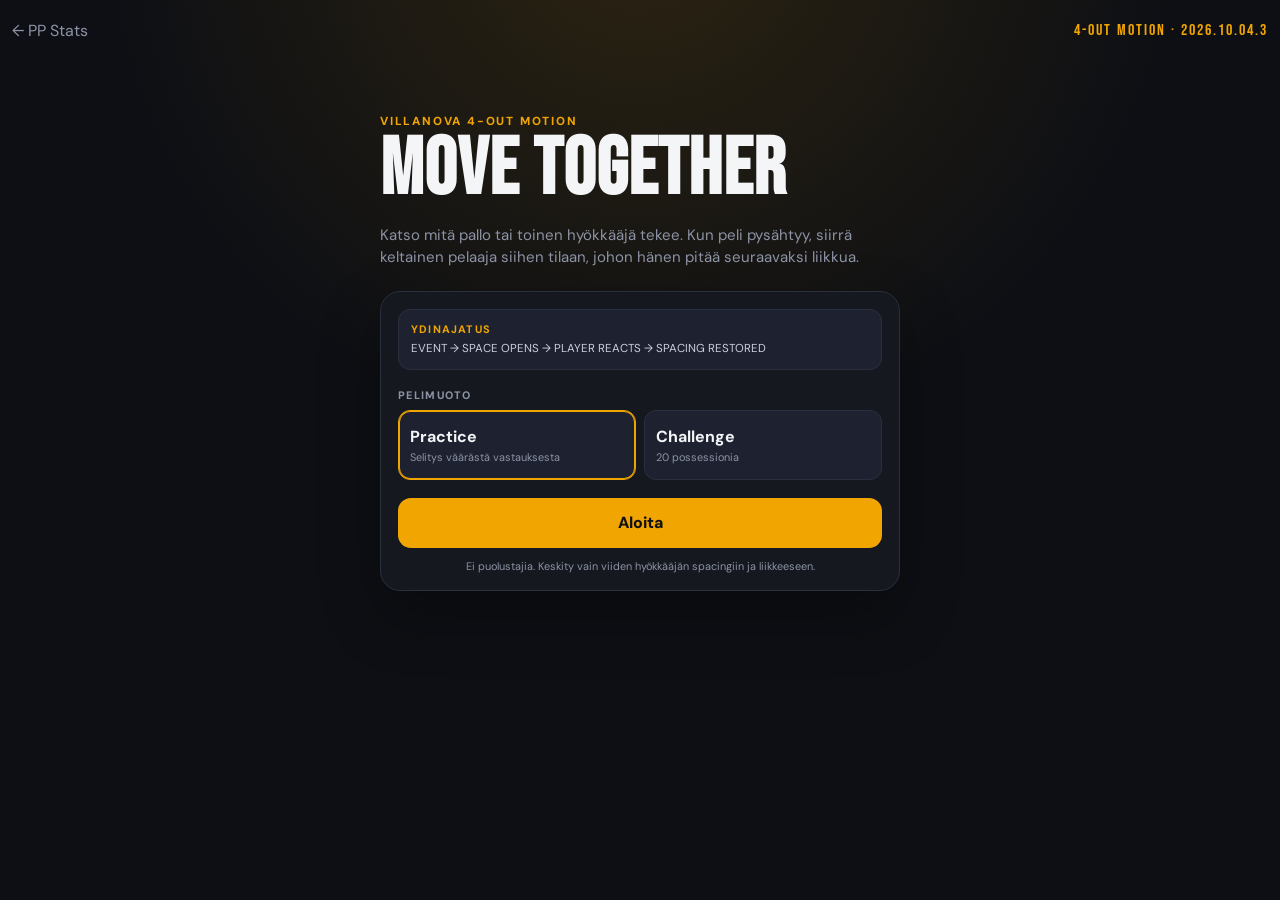
==== commit ccd2731b: "Bust game asset cache and verify reversal decision state" ====
--- a/game/index.html
+++ b/game/index.html
@@ -8,14 +8,14 @@
   <link rel="preconnect" href="https://fonts.googleapis.com">
   <link rel="preconnect" href="https://fonts.gstatic.com" crossorigin>
   <link href="https://fonts.googleapis.com/css2?family=Bebas+Neue&family=DM+Sans:wght@400;500;600;700&display=swap" rel="stylesheet">
-  <link rel="stylesheet" href="css/styles.css">
+  <link rel="stylesheet" href="css/styles.css?v=2026.10.04.3">
 </head>
 <body>
   <main class="game-app">
     <section id="setupScreen" class="setup-screen">
       <header class="game-topbar">
         <a class="back-link" href="../">← PP Stats</a>
-        <span class="mini-brand">4-OUT MOTION</span>
+        <span class="mini-brand">4-OUT MOTION · 2026.10.04.3</span>
       </header>
 
       <div class="setup-content">
@@ -138,10 +138,10 @@
     </aside>
   </main>
 
-  <script src="js/logic.js"></script>
-  <script src="js/rules.js"></script>
-  <script src="js/templates.js"></script>
-  <script src="js/generator.js"></script>
-  <script src="js/game.js"></script>
+  <script src="js/logic.js?v=2026.10.04.3"></script>
+  <script src="js/rules.js?v=2026.10.04.3"></script>
+  <script src="js/templates.js?v=2026.10.04.3"></script>
+  <script src="js/generator.js?v=2026.10.04.3"></script>
+  <script src="js/game.js?v=2026.10.04.3"></script>
 </body>
 </html>
